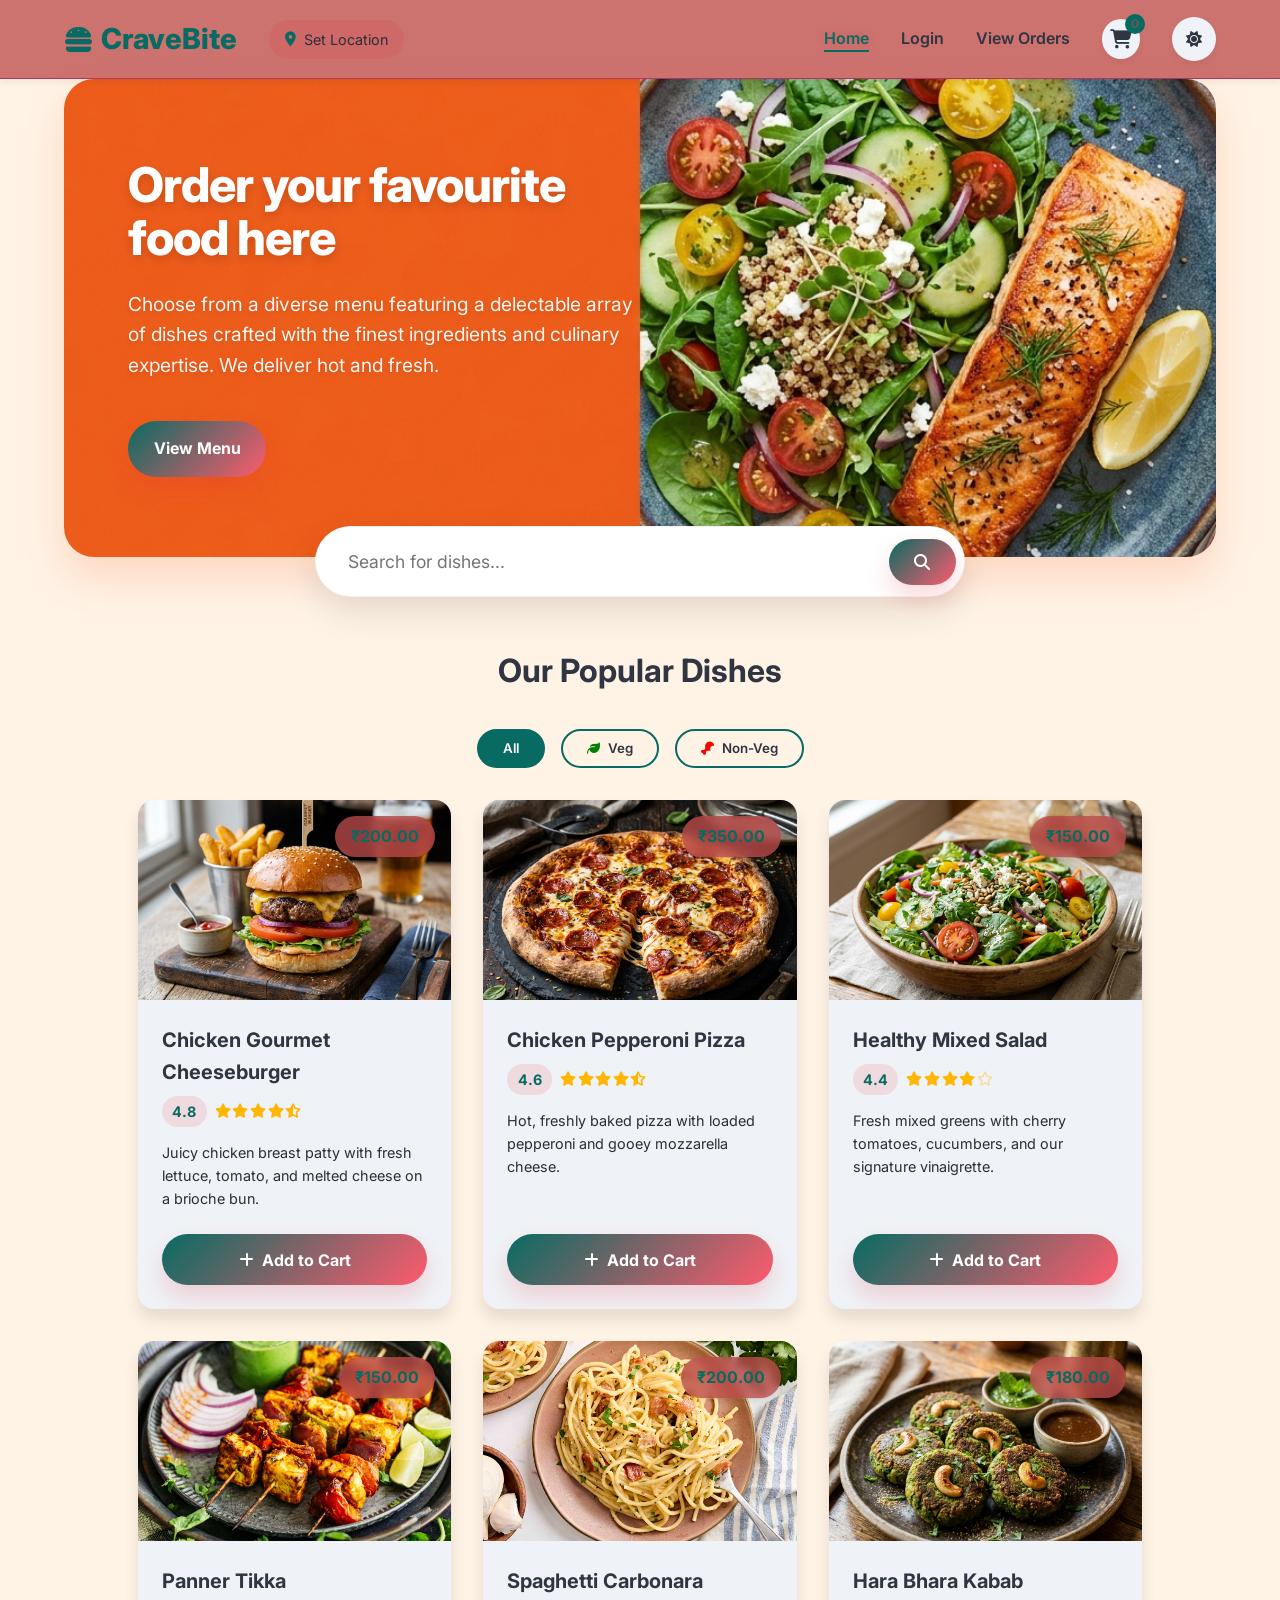
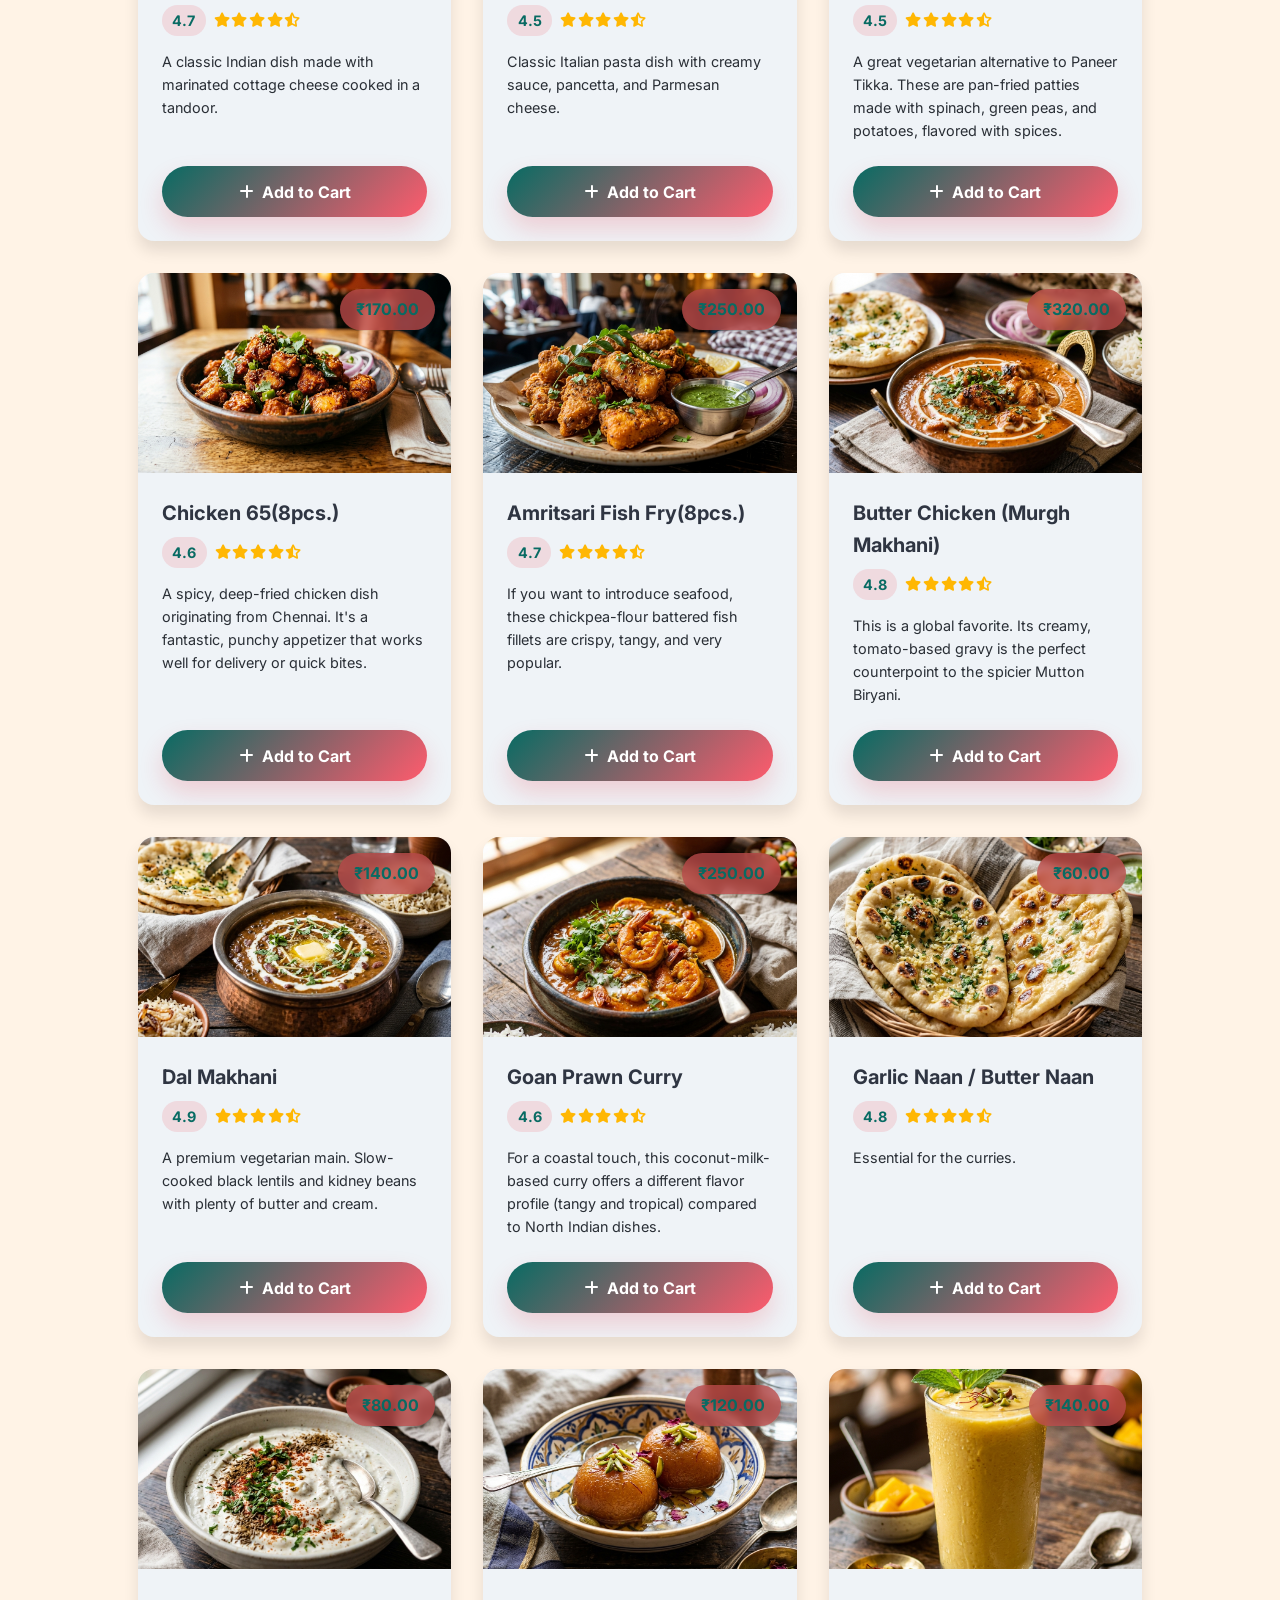
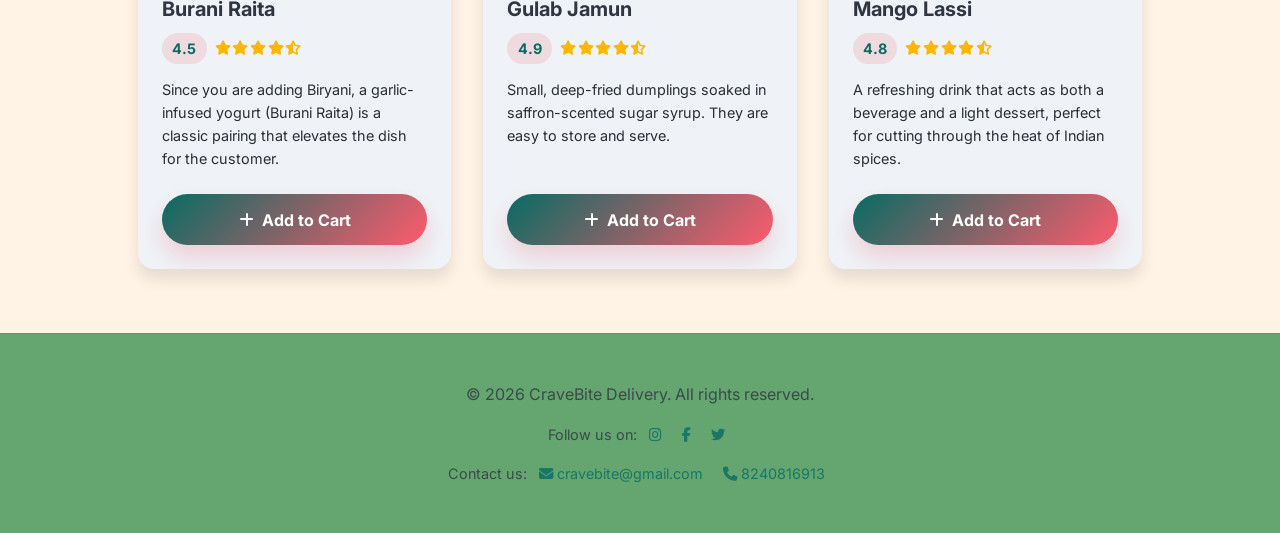
==== frontend/index.html @ a2117556 "first commit" ====
<!DOCTYPE html>
<html lang="en">

<head>
    <meta charset="UTF-8">
    <meta name="viewport" content="width=device-width, initial-scale=1.0">
    <link rel="manifest" href="manifest.webmanifest">
    <meta name="theme-color" content="#ff6b35">
    <meta name="mobile-web-app-capable" content="yes">
    <meta name="apple-mobile-web-app-capable" content="yes">
    <meta name="apple-mobile-web-app-title" content="CraveBite">
    <link rel="apple-touch-icon" href="img/icon-192.png">
    <title>CraveBite - Delicious Food Delivery Website</title>
    <link rel="shortcut icon" type="jpg" href="img/Cravebite logo(new1) (2).png">
    <link rel="preconnect" href="https://fonts.googleapis.com">
    <link rel="preconnect" href="https://fonts.gstatic.com" crossorigin>
    <link href="https://fonts.googleapis.com/css2?family=Inter:wght@400;600;700;800&display=swap" rel="stylesheet">
    <!-- Font Awesome -->
    <link rel="stylesheet" href="https://cdnjs.cloudflare.com/ajax/libs/font-awesome/6.4.0/css/all.min.css">
    <!-- Custom CSS -->
    <link rel="stylesheet" href="css/style.css">
</head>

<body>
    <div class="bg-mesh"></div>

    <header>
        <div class="container nav-container">
            <div class="nav-left">
                <a href="index.html" class="logo">
                    <i class="fa-solid fa-burger"></i> <span>CraveBite</span>
                </a>
                <div class="header-location" id="header-location" onclick="detectLocation()"
                    title="Click to detect location">
                    <i class="fa-solid fa-location-dot"></i>
                    <span id="location-text">Set Location</span>
                </div>
            </div>
            <nav>
                <ul>
                    <li><a href="index.html" class="active">Home</a></li>
                    <li><a href="login.html">Login</a></li>
                    <li><a href="view-orders.html">View Orders</a></li>
                    <li>
                        <a href="cart.html" class="cart-icon">
                            <i class="fa-solid fa-cart-shopping"></i>
                            <span class="cart-count" id="nav-cart-count">0</span>
                        </a>
                    </li>
                    <li>
                        <button id="theme-toggle" class="theme-btn" type="button" aria-label="Toggle theme">
                            <i class="fas fa-sun"></i>
                        </button>
                    </li>
                </ul>

            </nav>
        </div>
    </header>

    <section class="hero-banner-section container animate-fade-in" style="margin-bottom: 3rem;">
        <div class="hero-banner">
            <div class="hero-content">
                <h1 class="hero-title">Order your favourite<br>food here</h1>
                <p class="hero-subtitle">Choose from a diverse menu featuring a delectable array of dishes crafted with
                    the finest ingredients and culinary expertise. We deliver hot and fresh.</p>
                <div>
                    <a href="#menu" class="btn btn-hero">View Menu</a>
                </div>
            </div>
        </div>

        <!-- Search bar below -->
        <div class="search-container">
            <div class="search-bar">
                <input type="text" id="search-input" placeholder="Search for dishes..." onkeyup="handleSearch(event)">
                <button class="btn btn-search" onclick="handleSearch(event)"><i class="fa-solid fa-search"></i></button>
            </div>
        </div>
    </section>

    <main class="container">
        <h2 class="section-title" id="menu">Our Popular Dishes</h2>

        <div class="dietary-filter" id="dietary-filter">
            <button class="filter-btn active" onclick="setDietaryFilter('all')">All</button>
            <button class="filter-btn" onclick="setDietaryFilter('veg')"><i class="fa-solid fa-leaf"
                    style="color: green;"></i> Veg</button>
            <button class="filter-btn" onclick="setDietaryFilter('non-veg')"><i class="fa-solid fa-drumstick-bite"
                    style="color: red;"></i> Non-Veg</button>
        </div>

        <!-- The food items will be dynamically injected here via JS later, but for Phase 1 we use static markup -->
        <div class="food-grid" id="food-grid">
            <!-- Items injected by app.js -->
        </div>
    </main>

    <footer>
        <div class="container">
            <p>&copy; 2026 CraveBite Delivery. All rights reserved.</p>
            <div class="footer-row">
                <p>Follow us on:
                    <a href="#" style="margin: 0 0.5rem;"><i class="fab fa-instagram"></i></a>
                    <a href="#" style="margin: 0 0.5rem;"><i class="fab fa-facebook-f"></i></a>
                    <a href="#" style="margin: 0 0.5rem;"><i class="fab fa-twitter"></i></a>
                </p>
            </div>
            <div class="footer-row">
                <p>Contact us:
                    <a href="#" style="margin: 0 0.5rem;"><i class="fa-solid fa-envelope"></i> cravebite@gmail.com</a>
                    <a href="#" style="margin: 0 0.5rem;"><i class="fa-solid fa-phone"></i> 8240816913</a>
                </p>
            </div>
        </div>
    </footer>

    <div class="toast-container" id="toast-container"></div>

    <script src="js/app.js?v=2"></script>
</body>

</html>
---- frontend/css/style.css ----
:root {
  --primary-color: #086b63;
  --primary-dark: #dd2c85;
  --secondary-color: #ac2162;
  --bg-color: #FFF3E6;
  --surface-color: #eff3f7;
  --text-primary: #2f3542;
  --text-secondary: #2a2f36;
  --glass-bg: rgba(189, 75, 75, 0.774);
  --glass-border: rgba(167, 48, 94, 0.884);
  --shadow-sm: 0 4px 6px rgba(0, 0, 0, 0.05);
  --shadow-md: 0 10px 15px rgba(0, 0, 0, 0.1);
  --shadow-lg: 0 20px 25px rgba(0, 0, 0, 0.15);
  --border-radius: 16px;
  --footer-bg: #65a570;
}

body.dark-theme {
  --primary-color: #f59e0b;
  --primary-dark: #d97706;
  --secondary-color: #e2e8f0;
  --bg-color: #0f172a;
  --surface-color: #111827;
  --text-primary: #f8fafc;
  --text-secondary: #cbd5e1;
  --glass-bg: rgba(15, 23, 42, 0.85);
  --glass-border: rgba(148, 163, 184, 0.18);
  --shadow-sm: 0 4px 6px rgba(0, 0, 0, 0.25);
  --shadow-md: 0 10px 15px rgba(0, 0, 0, 0.3);
  --shadow-lg: 0 20px 25px rgba(0, 0, 0, 0.35);
  --footer-bg: #17223bab;
}

* {
  box-sizing: border-box;
  margin: 0;
  padding: 0;
  font-family: 'Inter', -apple-system, BlinkMacSystemFont, 'Segoe UI', Roboto, Helvetica, Arial, sans-serif;
}

body {
  background-color: var(--bg-color);
  color: var(--text-primary);
  line-height: 1.6;
  min-height: 100vh;
  display: flex;
  flex-direction: column;
}

/* Header & Navigation */
header {
  background: var(--glass-bg);
  backdrop-filter: blur(12px);
  -webkit-backdrop-filter: blur(12px);
  border-bottom: 1px solid var(--glass-border);
  position: sticky;
  top: 0;
  z-index: 100;
  padding: 1rem 0;
  box-shadow: var(--shadow-sm);
}

.container {
  max-width: 1200px;
  margin: 0 auto;
  padding: 0 1.5rem;
}

.nav-container {
  display: flex;
  justify-content: space-between;
  align-items: center;
}

.logo {
  font-size: 1.8rem;
  font-weight: 800;
  color: var(--primary-color);
  text-decoration: none;
  display: flex;
  align-items: center;
  gap: 0.5rem;
}

.nav-left {
  display: flex;
  align-items: center;
  gap: 2rem;
}

.header-location {
  display: flex;
  align-items: center;
  gap: 0.5rem;
  font-size: 0.9rem;
  color: var(--text-secondary);
  background: rgba(233, 37, 53, 0.1);
  padding: 0.5rem 1rem;
  border-radius: 20px;
  cursor: pointer;
  transition: all 0.3s ease;
}

.header-location:hover {
  background: rgba(233, 37, 53, 0.2);
  color: var(--text-primary);
  transform: scale(1.05);
}

.header-location i {
  color: var(--primary-color);
}

.logo i {
  color: var(--primary-color);
}

nav ul {
  list-style: none;
  display: flex;
  gap: 2rem;
  align-items: center;
}

nav a {
  text-decoration: none;
  color: var(--text-primary);
  font-weight: 600;
  transition: color 0.3s ease;
  position: relative;
}

nav a:hover,
nav a.active {
  color: var(--primary-color);
  text-shadow: 0 0 8px rgba(233, 37, 53, 0.3);
}

nav a::after {
  content: '';
  position: absolute;
  bottom: -4px;
  left: 0;
  width: 0%;
  height: 2px;
  background-color: var(--primary-color);
  transition: width 0.3s ease;
}

nav a:hover::after,
nav a.active::after {
  width: 100%;
}

.cart-icon {
  position: relative;
  font-size: 1.2rem;
  padding: 0.5rem;
  background: var(--surface-color);
  border-radius: 50%;
  box-shadow: var(--shadow-sm);
  transition: transform 0.3s ease;
}

.cart-icon:hover {
  transform: translateY(-2px);
}

.cart-count {
  position: absolute;
  top: -5px;
  right: -5px;
  background-color: var(--primary-color);
  color: rgb(112, 85, 85);
  font-size: 0.75rem;
  font-weight: bold;
  height: 20px;
  width: 20px;
  display: flex;
  justify-content: center;
  align-items: center;
  border-radius: 50%;
}

.theme-btn {
  width: 44px;
  height: 44px;
  border-radius: 50%;
  border: none;
  background: var(--surface-color);
  color: var(--text-primary);
  cursor: pointer;
  display: inline-flex;
  align-items: center;
  justify-content: center;
  box-shadow: var(--shadow-sm);
  transition: transform 0.2s ease, background 0.3s ease, color 0.3s ease;
}

.theme-btn:hover {
  transform: translateY(-2px);
  background: var(--glass-bg);
}

.theme-btn i {
  font-size: 1rem;
}

/* Premium Hero Banner */
.hero-banner {
  background-image: url('../img/hero_banner_full.png');
  background-color: #f26b27;
  background-size: 100%;
  background-position: center;
  background-repeat: no-repeat;
  border-radius: 30px;
  display: flex;
  align-items: center;
  justify-content: flex-start;
  position: relative;
  padding: 5rem 4rem;
  min-height: 300px;
  margin-bottom: 5rem;
  box-shadow: 0 20px 40px rgba(242, 107, 39, 0.2);
  transition: transform 0.3s ease, box-shadow 0.3s ease;
}

.hero-banner:hover {
  transform: translateY(-8px) scale(1.02);
  box-shadow: 0 30px 60px rgba(242, 107, 39, 0.4);
}

.hero-content {
  flex: 1;
  max-width: 55%;
  z-index: 2;
  animation: slideInLeft 0.8s ease-out forwards;
}

.hero-title {
  font-size: 3rem;
  font-weight: 800;
  color: white;
  line-height: 1.1;
  margin-bottom: 1.5rem;
  text-shadow: 0 4px 10px rgba(0, 0, 0, 0.15);
  letter-spacing: -1px;
}

.hero-subtitle {
  font-size: 1.2rem;
  color: rgba(255, 255, 255, 0.95);
  margin-bottom: 2.5rem;
  line-height: 1.6;
  text-shadow: 0 2px 5px rgba(0, 0, 0, 0.1);
  max-width: 90%;
}

.btn-hero {
  background-color: white;
  color: #f26b27;
  padding: 1rem 2.5rem;
  font-size: 1.1rem;
  border-radius: 50px;
  box-shadow: 0 10px 20px rgba(0, 0, 0, 0.1);
  transition: all 0.3s cubic-bezier(0.175, 0.885, 0.32, 1.275);
  display: inline-block;
  text-decoration: none;
  font-weight: bold;
}

.btn-hero:hover {
  background-color: #fdfdfd;
  color: #e05a1f;
  transform: translateY(-6px) scale(1.1);
  box-shadow: 0 20px 30px rgba(0, 0, 0, 0.2);
}

/* Premium Search Container */
.search-container {
  display: flex;
  justify-content: center;
  margin-top: -6.9rem;
  /* Pull it up slightly to overlap banner */
  position: relative;
  z-index: 10;
  padding: 0 1rem;
}

.search-bar {
  display: flex;
  background: white;
  border-radius: 50px;
  padding: 0.5rem;
  box-shadow: 0 15px 35px rgba(0, 0, 0, 0.1);
  max-width: 650px;
  width: 100%;
  align-items: center;
  transition: transform 0.3s ease, box-shadow 0.3s ease;
  border: 1px solid rgba(0, 0, 0, 0.05);
}

.search-bar:hover,
.search-bar:focus-within {
  transform: translateY(-5px) scale(1.02);
  box-shadow: 0 25px 50px rgba(242, 107, 39, 0.2);
  border-color: rgba(242, 107, 39, 0.4);
}

.search-bar input {
  border: none;
  padding: 1rem 1.5rem;
  border-radius: 50px;
  outline: none;
  width: 100%;
  font-size: 1.1rem;
  color: var(--text-primary);
  background: transparent;
}

.btn-search {
  margin: 0;
  padding: 1rem 2.5rem;
  background-color: #f26b27;
  color: white;
  border-radius: 50px;
  box-shadow: 0 5px 15px rgba(242, 107, 39, 0.3);
  border: none;
  cursor: pointer;
  transition: all 0.3s ease;
}

.btn-search:hover {
  background-color: #e05a1f;
  box-shadow: 0 10px 25px rgba(242, 107, 39, 0.5);
  transform: translateY(-3px) scale(1.1);
}

@keyframes slideInLeft {
  from {
    opacity: 0;
    transform: translateX(-30px);
  }

  to {
    opacity: 1;
    transform: translateX(0);
  }
}

/* Ads Banner */
.ads-banner-section {
  padding: 0 1.5rem;
}

.ads-grid {
  display: grid;
  grid-template-columns: repeat(auto-fit, minmax(300px, 1fr));
  gap: 2rem;
}

.ad-card {
  border-radius: var(--border-radius);
  overflow: hidden;
  box-shadow: var(--shadow-md);
  transition: transform 0.4s ease, box-shadow 0.4s ease;
  position: relative;
  height: 200px;
}

.ad-card:hover {
  transform: translateY(-8px);
  box-shadow: var(--shadow-lg);
}

.ad-card img {
  width: 100%;
  height: 100%;
  object-fit: cover;
  transition: transform 0.5s ease;
}

.ad-card:hover img {
  transform: scale(1.05);
}

/* Main Content */
main {
  flex: 1;
}

.section-title {
  font-size: 2rem;
  font-weight: 700;
  margin-bottom: 2rem;
  text-align: center;
}

/* Food Grid */
.food-grid {
  display: grid;
  grid-template-columns: repeat(auto-fill, minmax(280px, 1fr));
  gap: 2rem;
  margin-bottom: 4rem;
}

.food-card {
  background: var(--surface-color);
  border-radius: var(--border-radius);
  overflow: hidden;
  box-shadow: var(--shadow-md);
  transition: transform 0.4s cubic-bezier(0.175, 0.885, 0.32, 1.275), box-shadow 0.4s ease;
  position: relative;
  display: flex;
  flex-direction: column;
}

.food-card:hover {
  transform: translateY(-12px) scale(1.01);
  box-shadow: 0 25px 35px rgba(0, 0, 0, 0.2);
}

.food-img-container {
  height: 200px;
  overflow: hidden;
  position: relative;
}

.food-img-container img {
  width: 100%;
  height: 100%;
  object-fit: cover;
  transition: transform 0.5s ease;
}

.food-card:hover .food-img-container img {
  transform: scale(1.1) rotate(1deg);
}

.food-price-tag {
  position: absolute;
  top: 1rem;
  right: 1rem;
  background: var(--glass-bg);
  backdrop-filter: blur(4px);
  padding: 0.5rem 1rem;
  border-radius: 30px;
  font-weight: 700;
  color: var(--primary-color);
  box-shadow: var(--shadow-sm);
  z-index: 10;
}

.food-info {
  padding: 1.5rem;
  flex: 1;
  display: flex;
  flex-direction: column;
}

.food-title {
  font-size: 1.25rem;
  font-weight: 700;
  margin-bottom: 0.5rem;
}

.food-rating {
  display: flex;
  align-items: center;
  gap: 0.5rem;
  margin-bottom: 0.9rem;
}

.rating-score {
  background: rgba(233, 37, 53, 0.12);
  color: var(--primary-color);
  font-weight: 700;
  padding: 0.25rem 0.65rem;
  border-radius: 999px;
  font-size: 0.9rem;
}

.rating-stars {
  display: flex;
  align-items: center;
  gap: 0.1rem;
  color: #ffb703;
  font-size: 0.9rem;
}

.rating-stars i.fa-regular {
  color: rgba(255, 183, 3, 0.4);
}

.food-desc {
  color: var(--text-secondary);
  font-size: 0.9rem;
  margin-bottom: 1.5rem;
  flex: 1;
}

.btn {
  display: inline-flex;
  align-items: center;
  justify-content: center;
  gap: 0.5rem;
  padding: 0.95rem 1.6rem;
  background: linear-gradient(135deg, var(--primary-color), #ff5b6d);
  color: white;
  border: none;
  border-radius: 32px;
  font-size: 1rem;
  font-weight: 700;
  cursor: pointer;
  transition: transform 0.25s ease, box-shadow 0.25s ease, background 0.25s ease;
  text-align: center;
  text-decoration: none;
  box-shadow: 0 12px 25px rgba(233, 37, 53, 0.18);
}

.btn:hover {
  background: linear-gradient(135deg, #ff3b4f, #d82f45);
  transform: translateY(-2px) scale(1.02);
  box-shadow: 0 18px 30px rgba(233, 37, 53, 0.25);
}

.btn-large {
  width: 100%;
  max-width: 100%;
  padding: 1.1rem 1.8rem;
  font-size: 1.05rem;
}

.btn-outline {
  background: transparent;
  color: var(--primary-color);
  border: 1px solid rgba(233, 37, 53, 0.35);
  box-shadow: none;
}

.btn-outline:hover {
  background: rgba(233, 37, 53, 0.08);
  color: var(--primary-dark);
  box-shadow: 0 12px 20px rgba(233, 37, 53, 0.12);
}

.address-actions {
  display: flex;
  flex-wrap: wrap;
  gap: 0.75rem;
  margin-bottom: 0.75rem;
}

.address-actions .btn {
  flex: 1 1 180px;
}

.btn-add {
  width: 100%;
  display: flex;
  justify-content: center;
  align-items: center;
  gap: 0.5rem;
}

/* Cart Styles */
.cart-container {
  background: var(--surface-color);
  border-radius: var(--border-radius);
  box-shadow: var(--shadow-md);
  padding: 2rem;
  margin-bottom: 4rem;
}

.cart-item {
  display: flex;
  align-items: center;
  padding: 1rem 0;
  border-bottom: 1px solid #eee;
  gap: 1.5rem;
}

.cart-item:last-child {
  border-bottom: none;
}

.cart-item-img {
  width: 80px;
  height: 80px;
  border-radius: 12px;
  object-fit: cover;
}

.cart-item-info {
  flex: 1;
}

.cart-item-title {
  font-weight: 600;
  font-size: 1.1rem;
  margin-bottom: 0.25rem;
}

.cart-item-price {
  color: var(--primary-color);
  font-weight: 700;
}

.cart-item-actions {
  display: flex;
  align-items: center;
  gap: 1rem;
}

.qty-btn {
  background: var(--bg-color);
  border: none;
  width: 32px;
  height: 32px;
  border-radius: 50%;
  font-weight: bold;
  cursor: pointer;
  transition: background 0.3s ease;
}

.qty-btn:hover {
  background: #dfe4ea;
  transform: scale(1.15);
}

.cart-item-qty {
  font-weight: 600;
  width: 20px;
  text-align: center;
}

.cart-item-remove {
  color: #ff4757;
  background: none;
  border: none;
  cursor: pointer;
  padding: 0.5rem;
  transition: transform 0.3s ease;
}

.cart-item-remove:hover {
  transform: scale(1.2) rotate(15deg);
  color: #c0392b;
}

/* Customer Orders */
.orders-page {
  padding-top: 3rem;
  padding-bottom: 4rem;
}

.orders-page-header {
  display: flex;
  justify-content: space-between;
  align-items: center;
  gap: 1.5rem;
  margin-bottom: 2rem;
}

.orders-page-header h1 {
  font-size: 2.4rem;
  line-height: 1.15;
  margin-bottom: 0.5rem;
  color: var(--text-primary);
}

.orders-page-header p {
  color: var(--text-secondary);
  max-width: 560px;
}

.customer-orders-list {
  display: flex;
  flex-direction: column;
  gap: 1.5rem;
}

.orders-empty-state {
  background: var(--surface-color);
  border: 1px solid var(--glass-border);
  border-radius: var(--border-radius);
  box-shadow: var(--shadow-md);
  padding: 3rem 2rem;
  text-align: center;
}

.orders-empty-state i {
  width: 72px;
  height: 72px;
  border-radius: 50%;
  display: inline-flex;
  align-items: center;
  justify-content: center;
  margin-bottom: 1.25rem;
  background: rgba(233, 37, 53, 0.1);
  color: var(--primary-color);
  font-size: 2rem;
}

.orders-empty-state h2 {
  margin-bottom: 0.5rem;
}

.orders-empty-state p {
  color: var(--text-secondary);
  margin-bottom: 1.5rem;
}

.customer-order-card {
  background: var(--surface-color);
  border: 1px solid var(--glass-border);
  border-radius: var(--border-radius);
  box-shadow: var(--shadow-md);
  padding: 1.5rem;
}

.customer-order-head {
  display: flex;
  justify-content: space-between;
  align-items: flex-start;
  gap: 1rem;
  padding-bottom: 1rem;
  border-bottom: 1px solid rgba(0, 0, 0, 0.08);
}

body.dark-theme .customer-order-head {
  border-bottom-color: rgba(255, 255, 255, 0.08);
}

.customer-order-head h2 {
  color: var(--primary-color);
  font-size: 1.25rem;
  margin-bottom: 0.25rem;
}

.customer-order-head p {
  color: var(--text-secondary);
  font-size: 0.9rem;
}

.order-status-badge {
  display: inline-flex;
  align-items: center;
  gap: 0.45rem;
  color: #fff;
  padding: 0.45rem 0.8rem;
  border-radius: 999px;
  font-size: 0.88rem;
  font-weight: 800;
  white-space: nowrap;
}

.order-status-summary {
  display: flex;
  justify-content: space-between;
  gap: 1rem;
  margin: 1.25rem 0;
  padding: 1rem;
  border-radius: 12px;
  background: rgba(233, 37, 53, 0.08);
  color: var(--text-primary);
}

.order-status-summary span {
  color: var(--text-secondary);
  font-weight: 700;
  white-space: nowrap;
}

.order-timeline {
  display: grid;
  grid-template-columns: repeat(4, minmax(0, 1fr));
  gap: 0.75rem;
  margin-bottom: 1.5rem;
}

.order-timeline.cancelled {
  grid-template-columns: minmax(0, 1fr);
}

.timeline-step {
  position: relative;
  display: flex;
  flex-direction: column;
  align-items: center;
  gap: 0.5rem;
  text-align: center;
  color: var(--text-secondary);
}

.timeline-step:not(:last-child)::after {
  content: '';
  position: absolute;
  top: 18px;
  left: calc(50% + 22px);
  width: calc(100% - 44px);
  height: 3px;
  background: rgba(47, 53, 66, 0.16);
}

.timeline-step.completed:not(:last-child)::after {
  background: var(--primary-color);
}

.timeline-step span {
  width: 38px;
  height: 38px;
  border-radius: 50%;
  display: inline-flex;
  align-items: center;
  justify-content: center;
  background: var(--bg-color);
  border: 2px solid rgba(47, 53, 66, 0.16);
  color: var(--text-secondary);
  z-index: 1;
}

.timeline-step.completed span {
  background: var(--primary-color);
  border-color: var(--primary-color);
  color: #fff;
}

.timeline-step p {
  font-size: 0.85rem;
  font-weight: 700;
}

.customer-order-details {
  display: grid;
  grid-template-columns: minmax(0, 1.35fr) minmax(260px, 0.65fr);
  gap: 1.5rem;
}

.customer-order-details h3 {
  font-size: 1rem;
  margin-bottom: 0.85rem;
}

.customer-order-items {
  display: flex;
  flex-direction: column;
  gap: 0.75rem;
}

.customer-order-item {
  display: grid;
  grid-template-columns: 56px minmax(0, 1fr) auto;
  align-items: center;
  gap: 0.85rem;
  padding: 0.75rem;
  border-radius: 12px;
  background: var(--bg-color);
}

.customer-order-item img {
  width: 56px;
  height: 56px;
  object-fit: cover;
  border-radius: 10px;
}

.customer-order-item p {
  margin-top: 0.15rem;
  color: var(--text-secondary);
  font-size: 0.9rem;
}

.customer-order-item span {
  font-weight: 800;
  color: var(--primary-color);
}

.customer-order-meta {
  background: var(--bg-color);
  border-radius: 12px;
  padding: 1rem;
}

.customer-order-meta p {
  margin-bottom: 0.65rem;
  color: var(--text-secondary);
  overflow-wrap: anywhere;
}

.cancel-order-btn {
  margin-top: 0.5rem;
  background: #dc3545;
  width: 100%;
  justify-content: center;
}

.checkout-grid {
  display: grid;
  gap: 1.5rem;
  margin-top: 2rem;
  align-items: start;
}

.cart-summary {
  margin-top: 0;
  padding: 2rem;
  border-radius: 30px;
  background: linear-gradient(180deg, rgba(255, 255, 255, 1), rgba(255, 239, 241, 0.95));
  box-shadow: 0 28px 60px rgba(233, 37, 53, 0.14);
  border: 1px solid rgba(233, 37, 53, 0.16);
  text-align: left;
}

.cart-total {
  font-size: 2rem;
  font-weight: 900;
  margin-bottom: 0.75rem;
}

.checkout-note {
  display: inline-flex;
  align-items: center;
  gap: 0.5rem;
  color: var(--text-secondary);
  margin-bottom: 1.5rem;
  font-size: 0.95rem;
}

.address-preview {
  margin-top: 1rem;
  border-radius: 20px;
  padding: 1.15rem 1.35rem;
  background: rgba(246, 75, 105, 0.12);
  border: 1px solid rgba(246, 75, 105, 0.2);
}

.address-preview span {
  display: inline-flex;
  align-items: center;
  gap: 0.5rem;
  font-weight: 700;
  color: var(--primary-color);
  margin-bottom: 0.5rem;
}

.address-preview p {
  margin: 0;
  color: #8a3a4d;
  line-height: 1.6;
  word-break: break-word;
}

.checkout-address {
  position: relative;
  background: linear-gradient(180deg, rgba(243, 241, 241, 0.98), rgba(255, 246, 247, 0.95));
  border: 1px solid rgba(233, 37, 53, 0.16);
  border-radius: 26px;
  padding: 2rem;
  box-shadow: 0 26px 60px rgba(233, 37, 53, 0.12);
  overflow: hidden;
}

.checkout-address::before {
  content: '';
  position: absolute;
  top: 0;
  left: 0;
  width: 100%;
  height: 6px;
  background: linear-gradient(90deg, rgba(246, 75, 105, 0.95), rgba(255, 161, 112, 0.95));
}

body.dark-theme .cart-summary {
  background: linear-gradient(180deg, rgba(15, 23, 42, 0.96), rgba(15, 23, 42, 0.9));
  border: 1px solid rgba(148, 163, 184, 0.2);
  box-shadow: 0 28px 70px rgba(0, 0, 0, 0.5);
}

body.dark-theme .checkout-address {
  background: linear-gradient(180deg, rgba(15, 23, 42, 0.96), rgba(22, 29, 49, 0.96));
  border: 1px solid rgba(148, 163, 184, 0.2);
  box-shadow: 0 24px 55px rgba(0, 0, 0, 0.45);
}

body.dark-theme .checkout-address::before {
  background: linear-gradient(90deg, rgba(245, 158, 11, 0.9), rgba(249, 115, 22, 0.9));
}

body.dark-theme .address-input {
  background: rgba(15, 23, 42, 0.94);
  color: var(--text-primary);
  border-color: rgba(148, 163, 184, 0.22);
  box-shadow: inset 0 4px 18px rgba(148, 163, 184, 0.12);
}

body.dark-theme .address-input::placeholder {
  color: rgba(226, 232, 240, 0.6);
}

body.dark-theme .address-preview {
  background: rgba(148, 163, 184, 0.08);
  border-color: rgba(148, 163, 184, 0.2);
}

body.dark-theme .address-preview p {
  color: var(--text-secondary);
}

body.dark-theme .address-preview span {
  color: var(--primary-color);
}

.checkout-address h3 {
  display: flex;
  align-items: center;
  gap: 0.75rem;
  font-size: 1.35rem;
  color: var(--primary-color);
}

.address-header {
  margin-bottom: 1rem;
}

.address-input {
  width: 100%;
  min-height: 140px;
  resize: vertical;
  border: 1px solid rgba(233, 37, 53, 0.18);
  border-radius: 20px;
  padding: 1.15rem;
  margin-bottom: 1rem;
  font-size: 0.95rem;
  color: var(--text-primary);
  background: rgba(255, 255, 255, 0.98);
  box-shadow: inset 0 4px 15px rgba(233, 37, 53, 0.06);
  transition: border-color 0.2s ease, box-shadow 0.2s ease, transform 0.2s ease;
}

.address-input:focus {
  outline: none;
  border-color: var(--primary-color);
  box-shadow: 0 0 0 4px rgba(233, 37, 53, 0.12);
  transform: translateY(-1px);
}

.address-save-btn {
  width: 100%;
  justify-content: center;
  margin-top: 0.5rem;
  background: linear-gradient(135deg, var(--primary-color), #ff7d60);
  border: none;
}

@media (min-width: 900px) {
  .checkout-grid {
    grid-template-columns: 1.35fr 0.95fr;
  }
}

.empty-cart {
  text-align: center;
  padding: 3rem;
  color: var(--text-secondary);
}

.empty-cart i {
  font-size: 4rem;
  color: #dfe4ea;
  margin-bottom: 1rem;
}

/* Footer */
footer {
  background-color: var(--footer-bg);
  color: var(--text-primary);
  padding: 3rem 0;
  text-align: center;
  margin-top: auto;
  border-top: 1px solid rgba(0, 0, 0, 0.08);
}

footer p {
  opacity: 0.8;
}

footer a {
  color: var(--primary-color);
  text-decoration: none;
  transition: color 0.3s ease;
}

footer a:hover {
  color: var(--primary-dark);
}

footer .footer-row {
  margin-top: 1rem;
  font-size: 0.9rem;
}

/* Animations */
@keyframes fadeIn {
  from {
    opacity: 0;
    transform: translateY(20px);
  }

  to {
    opacity: 1;
    transform: translateY(0);
  }
}

.animate-fade-in {
  animation: fadeIn 0.6s ease forwards;
}

/* Toast Notification */
.toast-container {
  position: fixed;
  bottom: 2rem;
  right: 2rem;
  z-index: 1000;
  display: flex;
  flex-direction: column;
  gap: 1rem;
}

.toast {
  background: var(--surface-color);
  color: var(--text-primary);
  padding: 1rem 1.5rem;
  border-radius: 12px;
  box-shadow: var(--shadow-lg);
  display: flex;
  align-items: center;
  gap: 1rem;
  transform: translateX(120%);
  transition: transform 0.3s cubic-bezier(0.175, 0.885, 0.32, 1.275);
}

.toast.show {
  transform: translateX(0);
}

.toast i {
  color: #2ed573;
  font-size: 1.2rem;
}

/* Dietary Filter */
.dietary-filter {
  display: flex;
  justify-content: center;
  gap: 1rem;
  margin-bottom: 2rem;
}

.filter-btn {
  padding: 0.6rem 1.5rem;
  border: 2px solid var(--primary-color);
  background-color: transparent;
  color: var(--text-primary);
  border-radius: 30px;
  font-weight: 600;
  cursor: pointer;
  transition: all 0.3s ease;
  display: flex;
  align-items: center;
  gap: 0.5rem;
}

.filter-btn:hover {
  background-color: rgba(233, 37, 53, 0.1);
  transform: translateY(-2px);
  box-shadow: 0 4px 8px rgba(0, 0, 0, 0.05);
}

.filter-btn.active {
  background-color: var(--primary-color);
  color: white;
}

.filter-btn.active i {
  color: white !important;
}



/* Mobile responsiveness */
@media (max-width: 768px) {
  header {
    flex-direction: column;
    text-align: center;
    padding: 1rem;
    gap: 0.5rem;
  }

  header h1 {
    font-size: 1rem;
  }

  header p {
    font-size: 0.75rem;
  }

  .lang-switch {
    margin-left: 0;
    justify-content: center;
  }

  .intro {
    margin: 2rem auto 1rem auto;
    padding: 0 0.5rem;
  }

  .intro h2 {
    font-size: 1.5rem;
  }

  .intro p {
    font-size: 0.875rem;
    margin-bottom: 1.5rem;
  }

  .feature-list {
    flex-direction: column;
    align-items: center;
    gap: 1rem;
    margin: 2rem auto;
  }

  .feature {
    width: 100%;
    max-width: 300px;
  }

  .how-it-works {
    margin: 2rem auto 1rem auto;
    padding: 1rem;
  }

  .how-it-works h3 {
    font-size: 1.25rem;
  }

  .steps {
    flex-direction: column;
    gap: 1rem;
  }

  .step {
    flex: none;
    width: 100%;
  }

  .stats {
    flex-direction: column;
    margin: 2rem auto;
  }

  .stat-block {
    width: 100%;
  }

  .ready-section {
    margin: 2rem auto 3rem auto;
    padding: 2rem 1rem;
  }

  .ready-section h2 {
    font-size: 1.25rem;
  }

  .btn-secondary {
    font-size: 1rem;
    padding: 0.75rem 1.5rem;
  }

  footer {
    font-size: 1rem;
  }

  .checkout-address {
    position: relative;
    background: linear-gradient(180deg, rgba(255, 255, 255, 0.98), rgba(255, 246, 247, 0.95));
    border: 1px solid rgba(233, 37, 53, 0.16);
    border-radius: 22px;
    padding: 1.75rem;
    margin-top: 1.5rem;
    box-shadow: 0 22px 40px rgba(233, 37, 53, 0.12);
    overflow: hidden;
  }

  .checkout-address::before {
    content: '';
    position: absolute;
    top: 0;
    left: 0;
    width: 100%;
    height: 5px;
    background: linear-gradient(90deg, rgba(246, 75, 105, 0.95), rgba(255, 161, 112, 0.95));
  }

  .checkout-address h3 {
    margin-bottom: 0.35rem;
    font-size: 1.25rem;
    color: var(--primary-color);
  }

  .address-subtext {
    color: var(--text-secondary);
    margin-bottom: 1rem;
    line-height: 1.5;
  }

  .address-input {
    width: 100%;
    min-height: 120px;
    resize: vertical;
    border: 1px solid rgba(233, 37, 53, 0.18);
    border-radius: 18px;
    padding: 1rem 1.15rem;
    margin-bottom: 1rem;
    font-size: 0.95rem;
    color: var(--text-primary);
    background: rgba(255, 255, 255, 0.98);
    box-shadow: inset 0 4px 18px rgba(233, 37, 53, 0.06);
    transition: border-color 0.2s ease, box-shadow 0.2s ease, transform 0.2s ease;
  }

  .address-input:focus {
    outline: none;
    border-color: var(--primary-color);
    box-shadow: 0 0 0 4px rgba(233, 37, 53, 0.12);
    transform: translateY(-1px);
  }

  .address-save-btn {
    display: inline-flex;
    align-items: center;
    justify-content: center;
    padding: 0.95rem 1.5rem;
    gap: 0.5rem;
    background: linear-gradient(135deg, var(--primary-color), #ff7d60);
    border: none;
  }

  /* Navigation */
  .nav-container {
    flex-direction: column;
    gap: 1rem;
  }

  .nav-left {
    width: 100%;
    justify-content: space-between;
  }

  nav ul {
    flex-wrap: wrap;
    justify-content: center;
    gap: 1rem;
  }

  /* Hero Banner */
  .hero-banner {
    padding: 3rem 1.5rem;
    min-height: 250px;
    background-size: cover;
    margin-bottom: 3rem;
  }

  .hero-content {
    max-width: 100%;
    text-align: center;
  }

  .hero-title {
    font-size: 2.2rem;
  }

  .hero-subtitle {
    font-size: 1rem;
    margin: 0 auto 1.5rem auto;
  }

  /* Search Container */
  .search-container {
    margin-top: -3rem;
  }

  .search-bar {
    flex-direction: column;
    border-radius: 20px;
    padding: 1rem;
  }

  .search-bar input {
    padding: 0.5rem;
    text-align: center;
  }

  .btn-search {
    width: 100%;
    margin-top: 0.5rem;
    border-radius: 12px;
  }

  /* Admin Layout */
  .admin-container {
    grid-template-columns: 1fr;
  }

  /* Auth Container */
  .auth-container {
    margin: 2rem auto;
    padding: 1.5rem;
    max-width: 90%;
  }

  /* Dietary Filter */
  .dietary-filter {
    flex-wrap: wrap;
  }

  .filter-btn {
    flex: 1 1 auto;
    justify-content: center;
  }

  /* Cart Layout */
  .cart-item {
    flex-direction: column;
    text-align: center;
  }

  .cart-item-img {
    width: 100px;
    height: 100px;
    margin-bottom: 0.5rem;
  }

  .cart-item-actions {
    margin-top: 0.5rem;
    justify-content: center;
  }
}

a,
button,
.btn,
.header-location,
.cart-item-remove,
.qty-btn,
.filter-btn,
.cart-icon,
select,
input[type="submit"],
input[type="button"],
input[type="radio"],
input[type="checkbox"],
.theme-btn {
  cursor: pointer;
}

/* Payment Modal */
.modal-overlay {
  position: fixed;
  top: 0;
  left: 0;
  width: 100%;
  height: 100%;
  background: rgba(0, 0, 0, 0.6);
  backdrop-filter: blur(5px);
  -webkit-backdrop-filter: blur(5px);
  display: flex;
  align-items: center;
  justify-content: center;
  z-index: 1000;
  padding: 1rem;
}

.payment-modal-content {
  background: var(--surface-color);
  width: 100%;
  max-width: 500px;
  border-radius: 24px;
  box-shadow: 0 25px 50px rgba(0, 0, 0, 0.3);
  overflow: hidden;
  border: 1px solid var(--glass-border);
  display: flex;
  flex-direction: column;
}

body.dark-theme .payment-modal-content {
  background: var(--bg-color);
  box-shadow: 0 25px 50px rgba(0, 0, 0, 0.6);
}

.payment-header {
  padding: 1.5rem;
  border-bottom: 1px solid rgba(0, 0, 0, 0.05);
  display: flex;
  justify-content: space-between;
  align-items: center;
  background: var(--glass-bg);
}

body.dark-theme .payment-header {
  border-bottom-color: rgba(255, 255, 255, 0.05);
}

.payment-header h3 {
  margin: 0;
  font-size: 1.4rem;
  color: var(--text-primary);
  display: flex;
  align-items: center;
  gap: 0.5rem;
}

.close-modal {
  background: transparent;
  border: none;
  font-size: 1.2rem;
  color: var(--text-secondary);
  cursor: pointer;
  transition: color 0.3s ease;
  padding: 0.5rem;
}

.close-modal:hover {
  color: var(--primary-color);
}

.payment-body {
  padding: 1.5rem;
  max-height: 70vh;
  overflow-y: auto;
}

.payment-methods {
  display: flex;
  flex-direction: column;
  gap: 0.75rem;
  margin-bottom: 1.5rem;
}

.payment-method {
  display: flex;
  align-items: center;
  gap: 1rem;
  padding: 1rem;
  border: 2px solid transparent;
  border-radius: 12px;
  background: var(--bg-color);
  cursor: pointer;
  transition: all 0.3s ease;
  font-weight: 600;
  box-shadow: var(--shadow-sm);
}

body.dark-theme .payment-method {
  background: var(--surface-color);
}

.payment-method:hover {
  transform: translateY(-2px);
  box-shadow: var(--shadow-md);
}

.payment-method.selected {
  border-color: var(--primary-color);
  background: rgba(233, 37, 53, 0.05);
}

body.dark-theme .payment-method.selected {
  background: rgba(245, 158, 11, 0.1);
}

.payment-method input[type="radio"] {
  accent-color: var(--primary-color);
  transform: scale(1.2);
}

.payment-method i {
  font-size: 1.5rem;
  color: var(--primary-color);
  width: 30px;
  text-align: center;
}

.payment-details {
  display: none;
  animation: fadeIn 0.3s ease;
  background: var(--bg-color);
  padding: 1.5rem;
  border-radius: 16px;
  border: 1px solid rgba(0, 0, 0, 0.05);
}

body.dark-theme .payment-details {
  background: var(--surface-color);
  border-color: rgba(255, 255, 255, 0.05);
}

.payment-details.active {
  display: block;
}

.form-group {
  margin-bottom: 1.25rem;
}

.form-group:last-child {
  margin-bottom: 0;
}

.form-group label {
  display: block;
  font-size: 0.9rem;
  font-weight: 600;
  margin-bottom: 0.5rem;
  color: var(--text-secondary);
}

.form-control {
  width: 100%;
  padding: 0.75rem 1rem;
  border: 1px solid rgba(0, 0, 0, 0.1);
  border-radius: 10px;
  font-size: 1rem;
  background: var(--surface-color);
  color: var(--text-primary);
  transition: all 0.3s ease;
}

body.dark-theme .form-control {
  background: var(--bg-color);
  border-color: rgba(255, 255, 255, 0.1);
}

.form-control:focus {
  outline: none;
  border-color: var(--primary-color);
  box-shadow: 0 0 0 3px rgba(233, 37, 53, 0.1);
}

body.dark-theme .form-control:focus {
  box-shadow: 0 0 0 3px rgba(245, 158, 11, 0.2);
}

.form-row {
  display: flex;
  gap: 1rem;
}

.payment-footer {
  padding: 1.5rem;
  border-top: 1px solid rgba(0, 0, 0, 0.05);
  background: var(--glass-bg);
}

body.dark-theme .payment-footer {
  border-top-color: rgba(255, 255, 255, 0.05);
}

@keyframes fadeIn {
  from {
    opacity: 0;
    transform: translateY(10px);
  }

  to {
    opacity: 1;
    transform: translateY(0);
  }
}

@media (max-width: 768px) {
  body {
    overflow-x: hidden;
  }

  .container {
    width: 100%;
    padding-left: 1rem;
    padding-right: 1rem;
  }

  header {
    padding: 0.75rem 0;
  }

  .nav-container {
    align-items: stretch;
  }

  .nav-left {
    flex-direction: column;
    gap: 0.75rem;
    justify-content: center;
  }

  .logo {
    justify-content: center;
    font-size: 1.45rem;
    line-height: 1.2;
  }

  .header-location {
    justify-content: center;
    width: 100%;
    border-radius: 12px;
  }

  nav ul {
    width: 100%;
    gap: 0.75rem;
  }

  nav li {
    display: flex;
    align-items: center;
  }

  nav a {
    font-size: 0.95rem;
  }

  .hero-banner-section {
    margin-bottom: 2rem !important;
  }

  .hero-banner {
    min-height: 360px;
    border-radius: 18px;
    background-size: cover;
    background-position: center;
  }

  .hero-title {
    font-size: 2rem;
    line-height: 1.12;
  }

  .food-grid {
    grid-template-columns: minmax(0, 1fr);
    gap: 1.25rem;
  }

  .food-img-container {
    height: 190px;
  }

  .admin-container {
    grid-template-columns: 1fr !important;
    gap: 1rem !important;
    margin-top: 1rem !important;
  }

  .admin-sidebar,
  .admin-content,
  .auth-container {
    padding: 1.25rem !important;
    border-radius: 12px !important;
  }

  .auth-container {
    width: 100% !important;
    max-width: 420px !important;
    margin: 2rem auto !important;
  }

  .admin-sidebar ul {
    display: flex;
    gap: 0.75rem;
    overflow-x: auto;
    padding-bottom: 0.25rem;
  }

  .admin-sidebar li {
    flex: 0 0 auto;
    margin-bottom: 0 !important;
  }

  .admin-sidebar a {
    white-space: nowrap;
  }

  .admin-content > div:first-child {
    flex-direction: column !important;
    align-items: stretch !important;
    gap: 1rem;
  }

  .admin-content > div:first-child .btn {
    width: 100%;
    justify-content: center;
  }

  .orders-page-header {
    flex-direction: column;
    align-items: stretch;
  }

  .orders-page-header .btn {
    justify-content: center;
  }

  .customer-order-head,
  .order-status-summary {
    flex-direction: column;
  }

  .order-status-summary span {
    white-space: normal;
  }

  .order-timeline {
    grid-template-columns: repeat(2, minmax(0, 1fr));
    row-gap: 1rem;
  }

  .timeline-step::after {
    display: none;
  }

  .customer-order-details {
    grid-template-columns: 1fr;
  }

  .form-row {
    flex-direction: column;
    gap: 0.75rem;
  }

  .payment-modal-content {
    max-height: calc(100vh - 2rem);
  }
}

@media (max-width: 420px) {
  .container {
    padding-left: 0.75rem;
    padding-right: 0.75rem;
  }

  .logo {
    font-size: 1.25rem;
  }

  nav ul {
    gap: 0.5rem;
  }

  nav a {
    font-size: 0.85rem;
  }

  .theme-btn {
    width: 40px;
    height: 40px;
  }

  .hero-banner {
    min-height: 330px;
    padding: 2rem 1rem;
  }

  .hero-title {
    font-size: 1.75rem;
  }

  .section-title {
    font-size: 1.6rem;
  }

  .food-info {
    padding: 1.15rem;
  }

  .food-title {
    font-size: 1.1rem;
  }

  .cart-item {
    padding: 1rem;
  }

  .orders-page {
    padding-top: 2rem;
  }

  .orders-page-header h1 {
    font-size: 1.8rem;
  }

  .customer-order-card {
    padding: 1rem;
  }

  .customer-order-item {
    grid-template-columns: 48px minmax(0, 1fr);
  }

  .customer-order-item img {
    width: 48px;
    height: 48px;
  }

  .customer-order-item span {
    grid-column: 2;
  }

  .payment-header,
  .payment-body,
  .payment-footer {
    padding: 1rem;
  }
}
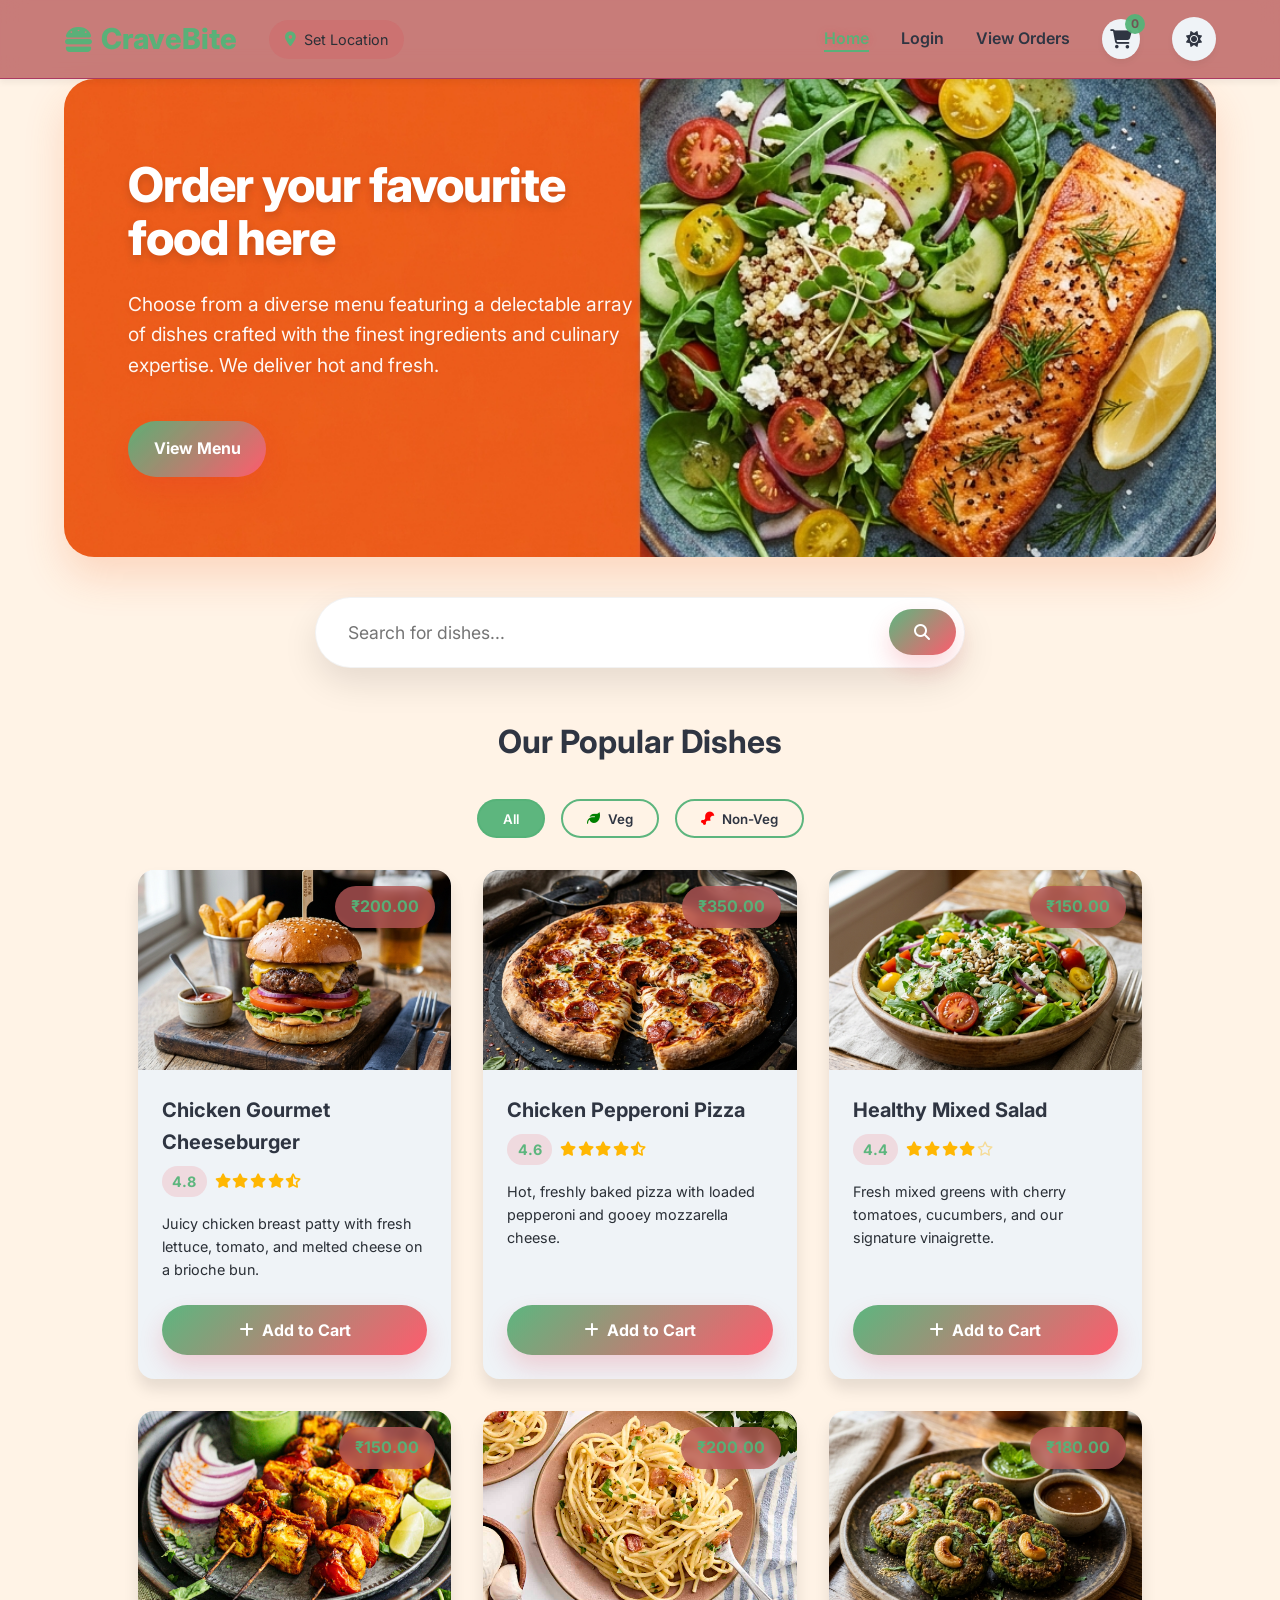
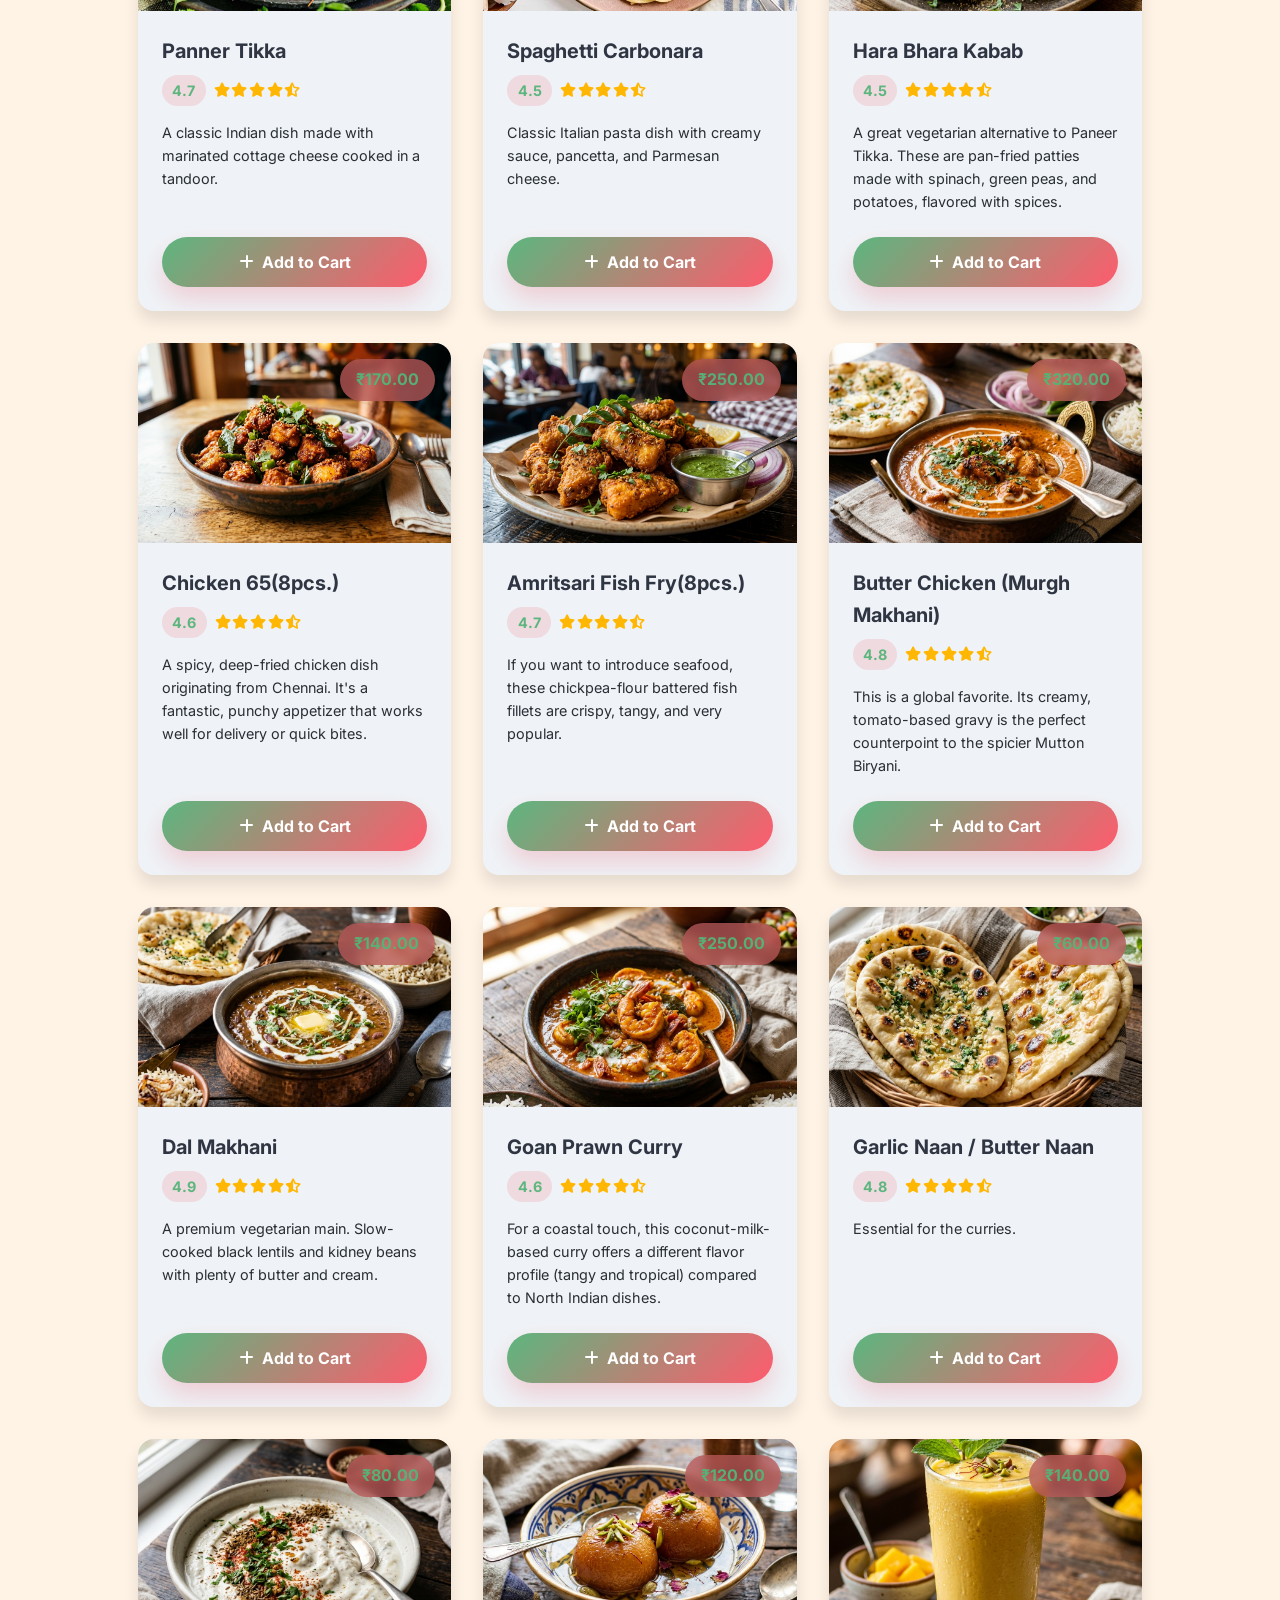
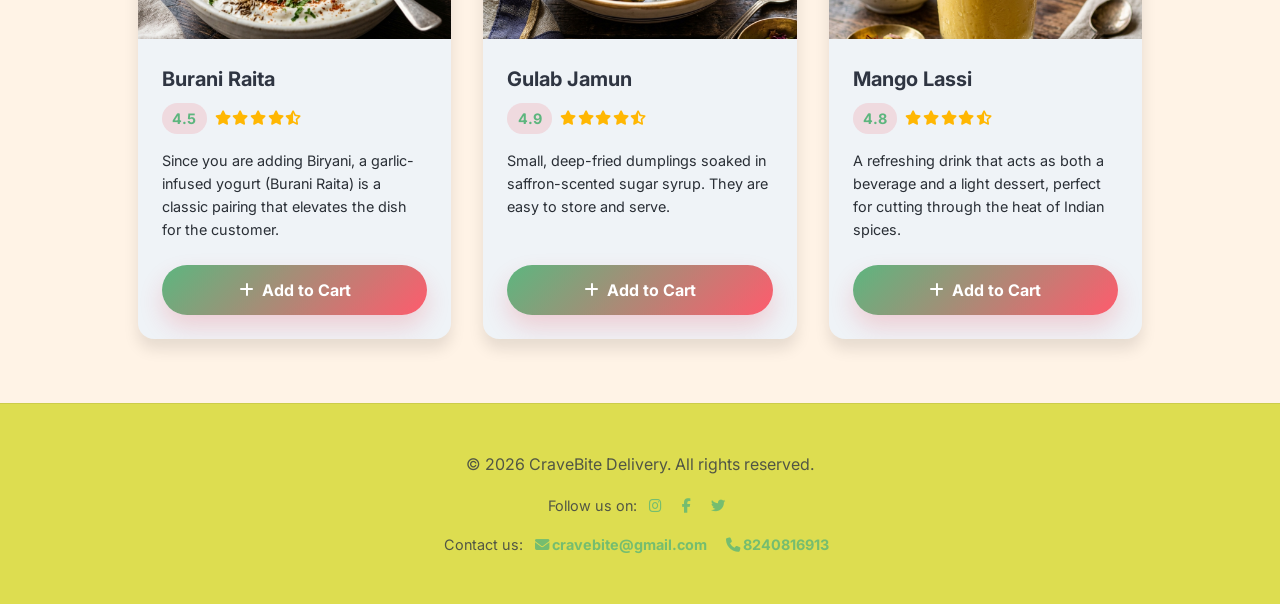
==== commit 5ca5a9be: "Update" ====
--- a/frontend/index.html
+++ b/frontend/index.html
@@ -108,8 +108,9 @@
             </div>
             <div class="footer-row">
                 <p>Contact us:
-                    <a href="#" style="margin: 0 0.5rem;"><i class="fa-solid fa-envelope"></i> cravebite@gmail.com</a>
-                    <a href="#" style="margin: 0 0.5rem;"><i class="fa-solid fa-phone"></i> 8240816913</a>
+                    <b><a href="#" style="margin: 0 0.5rem;"><i class="fa-solid fa-envelope"></i>
+                            cravebite@gmail.com</a>
+                        <a href="#" style="margin: 0 0.5rem;"><i class="fa-solid fa-phone"></i> 8240816913</a></b>
                 </p>
             </div>
         </div>
--- a/frontend/css/style.css
+++ b/frontend/css/style.css
@@ -1,18 +1,18 @@
 :root {
-  --primary-color: #086b63;
+  --primary-color: #55b379f3;
   --primary-dark: #dd2c85;
   --secondary-color: #ac2162;
   --bg-color: #FFF3E6;
   --surface-color: #eff3f7;
   --text-primary: #2f3542;
   --text-secondary: #2a2f36;
-  --glass-bg: rgba(189, 75, 75, 0.774);
+  --glass-bg: rgba(184, 89, 89, 0.774);
   --glass-border: rgba(167, 48, 94, 0.884);
   --shadow-sm: 0 4px 6px rgba(0, 0, 0, 0.05);
   --shadow-md: 0 10px 15px rgba(0, 0, 0, 0.1);
   --shadow-lg: 0 20px 25px rgba(0, 0, 0, 0.15);
   --border-radius: 16px;
-  --footer-bg: #65a570;
+  --footer-bg: #d3d621c2;
 }
 
 body.dark-theme {
@@ -280,7 +280,7 @@
 .search-container {
   display: flex;
   justify-content: center;
-  margin-top: -6.9rem;
+  margin-top: -2.5rem;
   /* Pull it up slightly to overlap banner */
   position: relative;
   z-index: 10;
@@ -1791,13 +1791,13 @@
     white-space: nowrap;
   }
 
-  .admin-content > div:first-child {
+  .admin-content>div:first-child {
     flex-direction: column !important;
     align-items: stretch !important;
     gap: 1rem;
   }
 
-  .admin-content > div:first-child .btn {
+  .admin-content>div:first-child .btn {
     width: 100%;
     justify-content: center;
   }
@@ -1921,4 +1921,4 @@
   .payment-footer {
     padding: 1rem;
   }
-}
+}
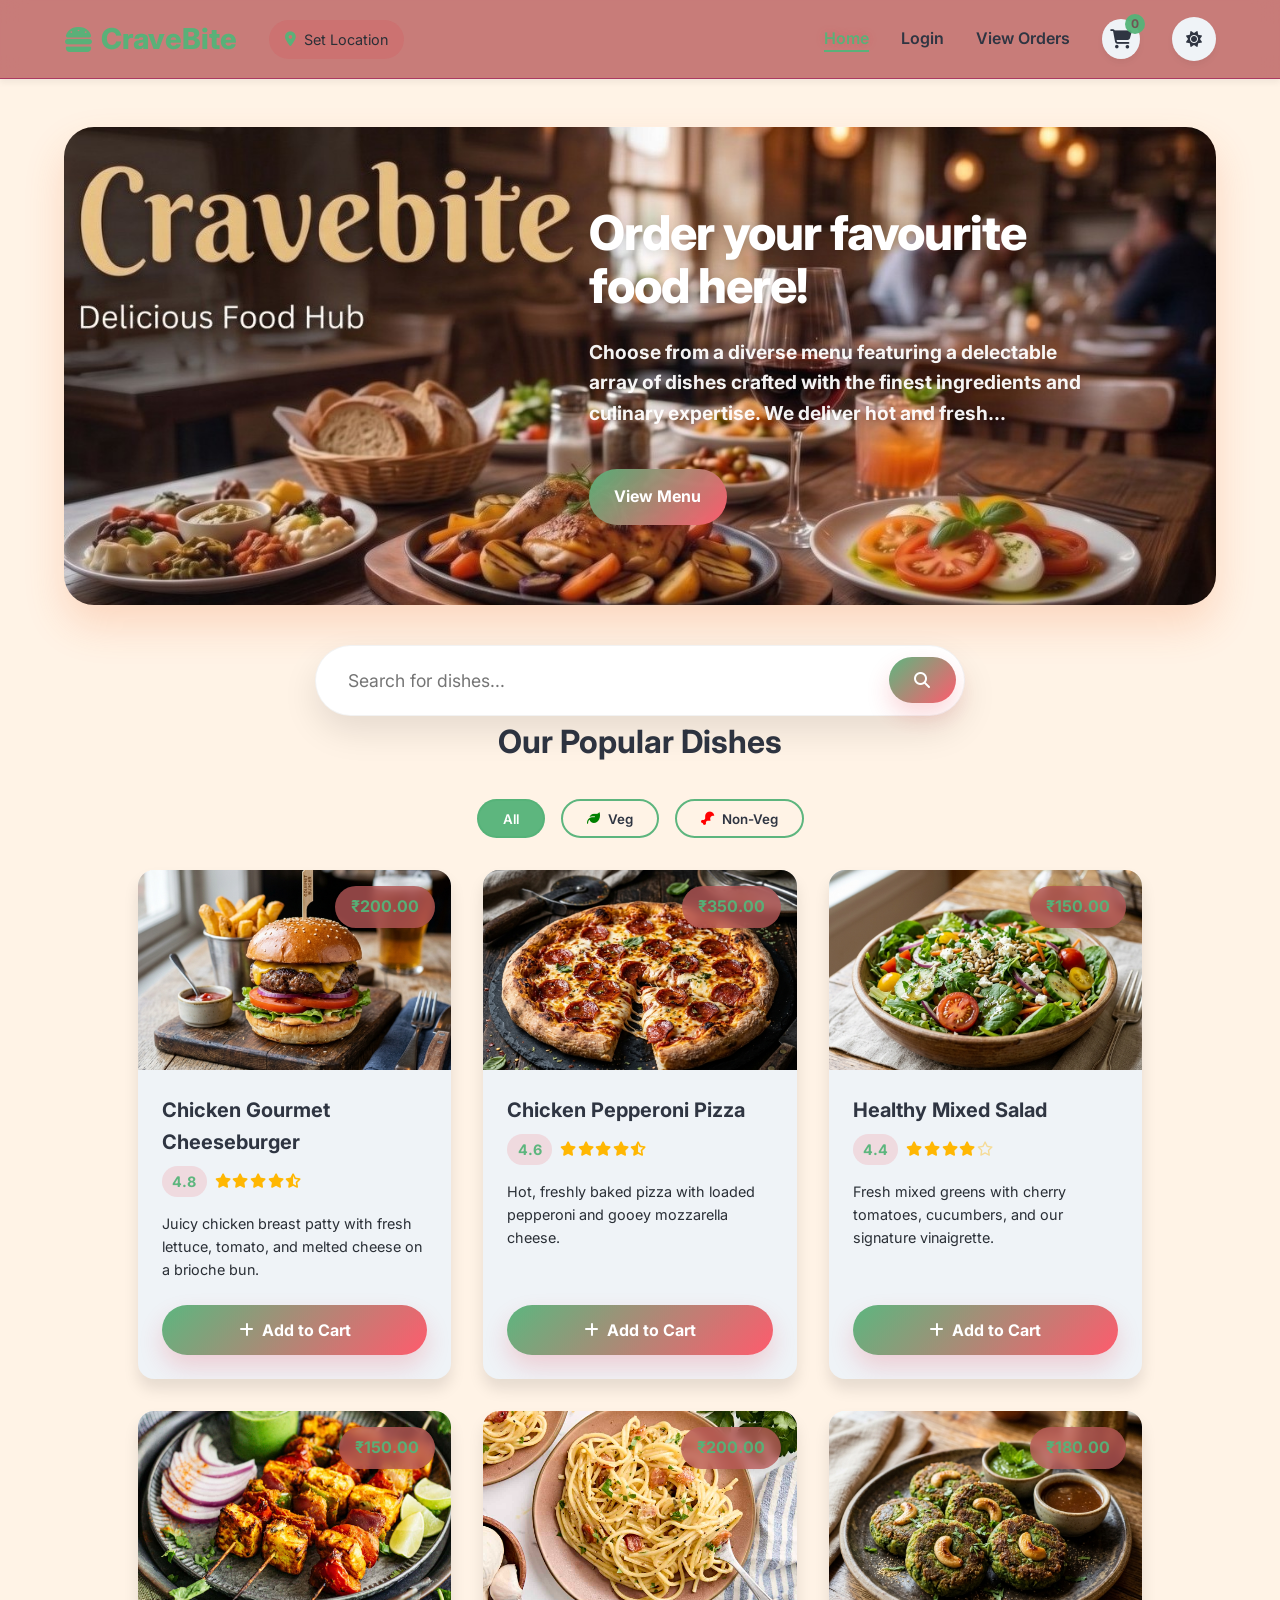
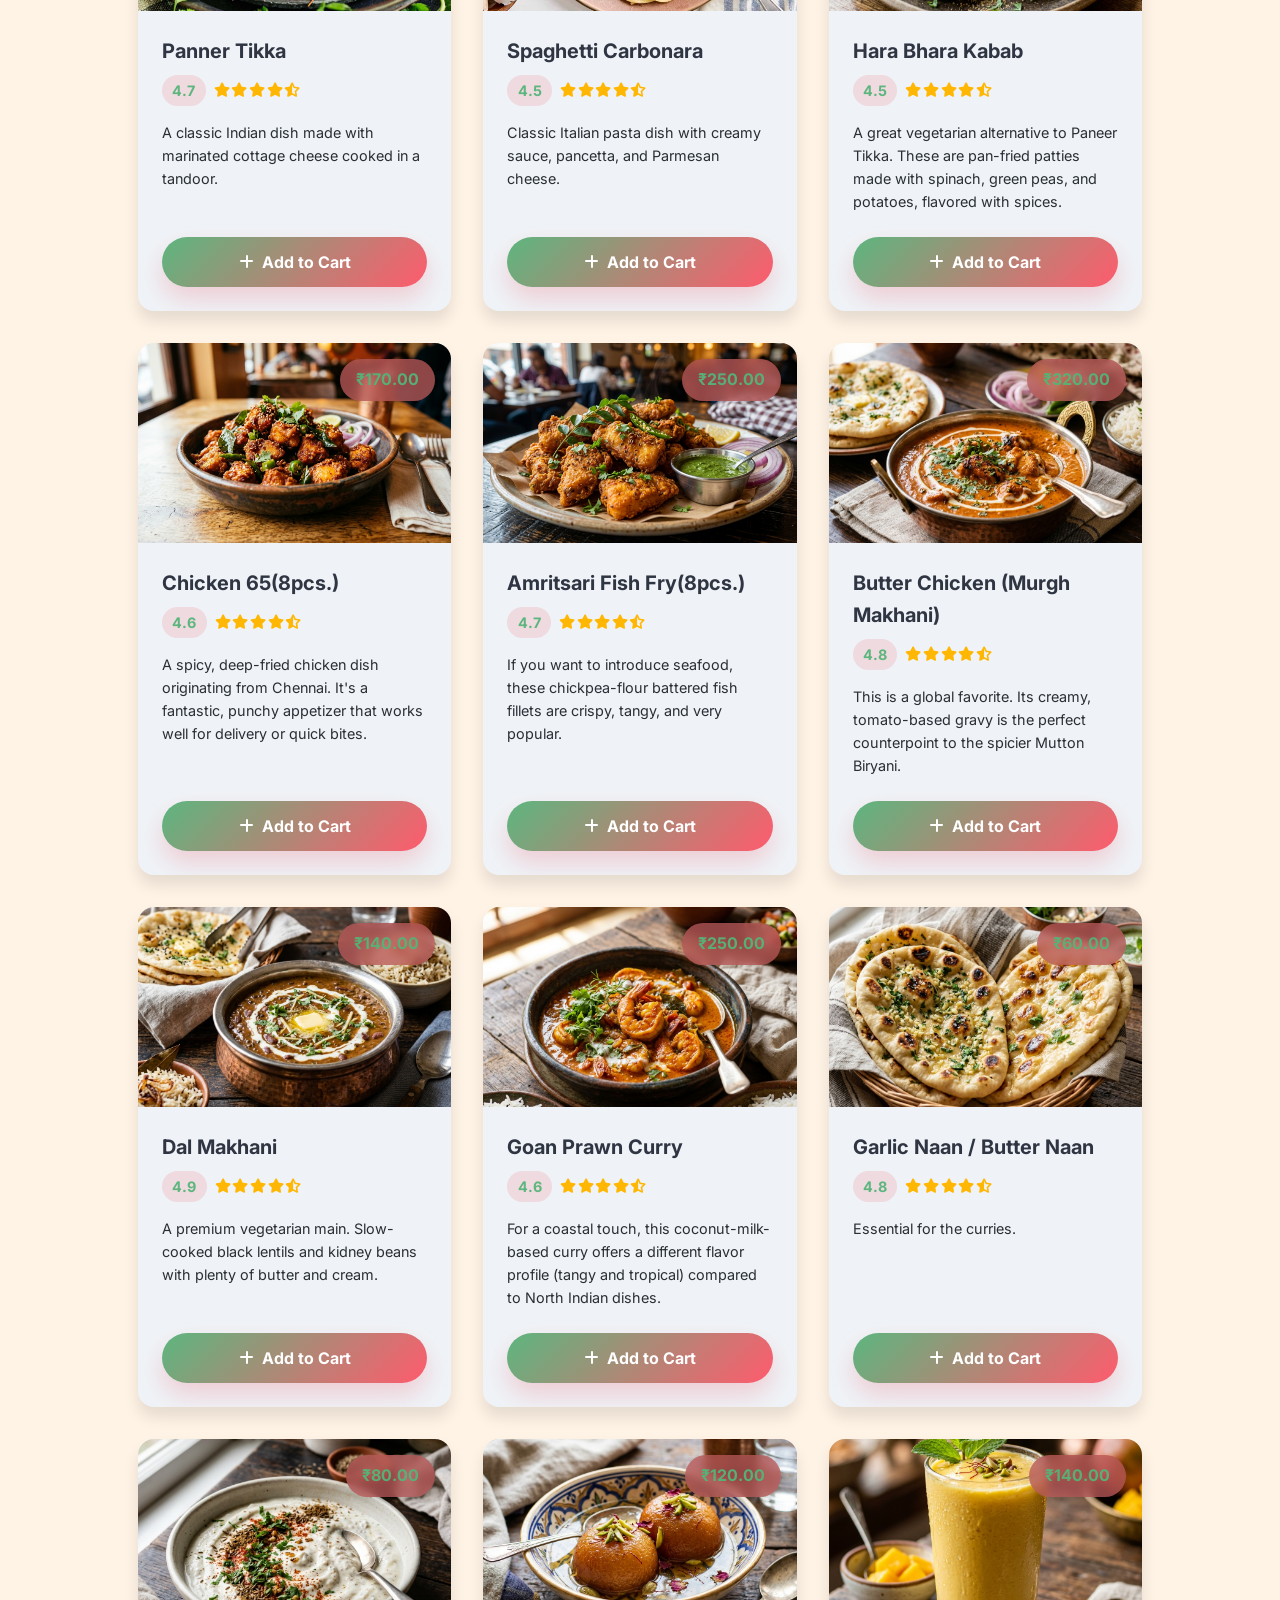
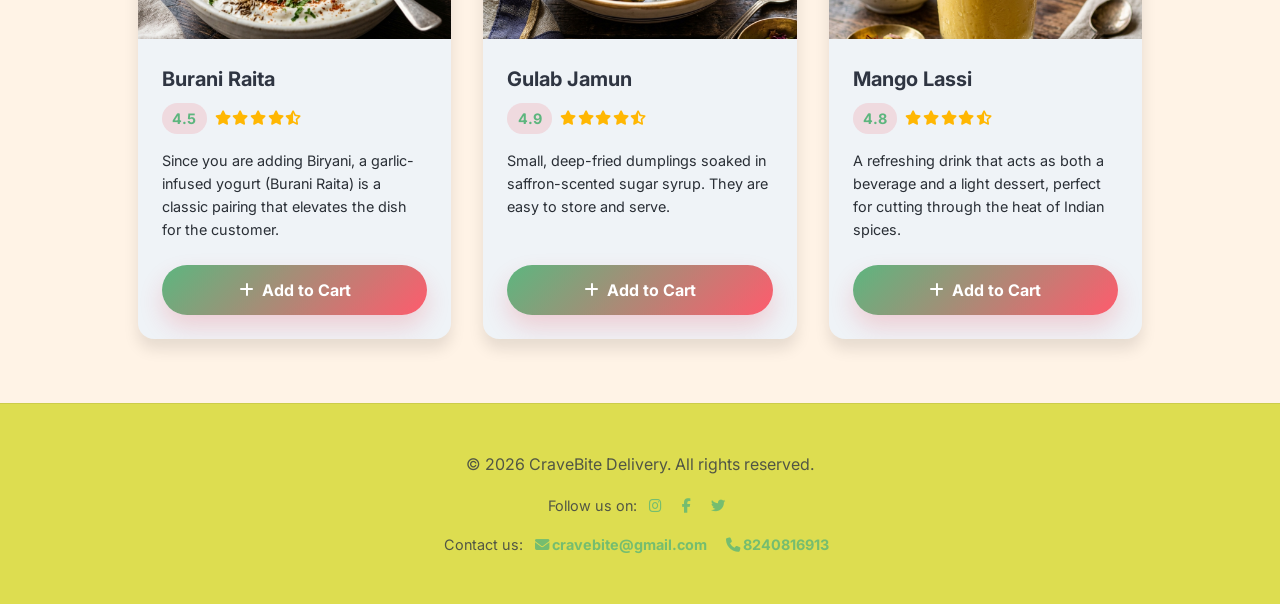
==== commit 79b8cd0e: "feat: initialize frontend project with CSS styling, HTML structure, and VS Code configuration" ====
--- a/frontend/index.html
+++ b/frontend/index.html
@@ -58,12 +58,15 @@
         </div>
     </header>
 
-    <section class="hero-banner-section container animate-fade-in" style="margin-bottom: 3rem;">
+    <section class="hero-banner-section container animate-fade-in" style="margin-top: 3rem;">
         <div class="hero-banner">
             <div class="hero-content">
-                <h1 class="hero-title">Order your favourite<br>food here</h1>
-                <p class="hero-subtitle">Choose from a diverse menu featuring a delectable array of dishes crafted with
-                    the finest ingredients and culinary expertise. We deliver hot and fresh.</p>
+                <h1 class="hero-title">Order your favourite<br>food here!</h1>
+                <b>
+                    <p class="hero-subtitle">Choose from a diverse menu featuring a delectable array of dishes crafted
+                        with
+                        the finest ingredients and culinary expertise. We deliver hot and fresh...</p>
+                </b>
                 <div>
                     <a href="#menu" class="btn btn-hero">View Menu</a>
                 </div>
--- a/frontend/css/style.css
+++ b/frontend/css/style.css
@@ -208,15 +208,15 @@
 
 /* Premium Hero Banner */
 .hero-banner {
-  background-image: url('../img/hero_banner_full.png');
+  background-image: url('../img/Untitled (1).jpeg');
   background-color: #f26b27;
-  background-size: 100%;
+  background-size: cover;
   background-position: center;
   background-repeat: no-repeat;
   border-radius: 30px;
   display: flex;
   align-items: center;
-  justify-content: flex-start;
+  justify-content: flex-end;
   position: relative;
   padding: 5rem 4rem;
   min-height: 300px;
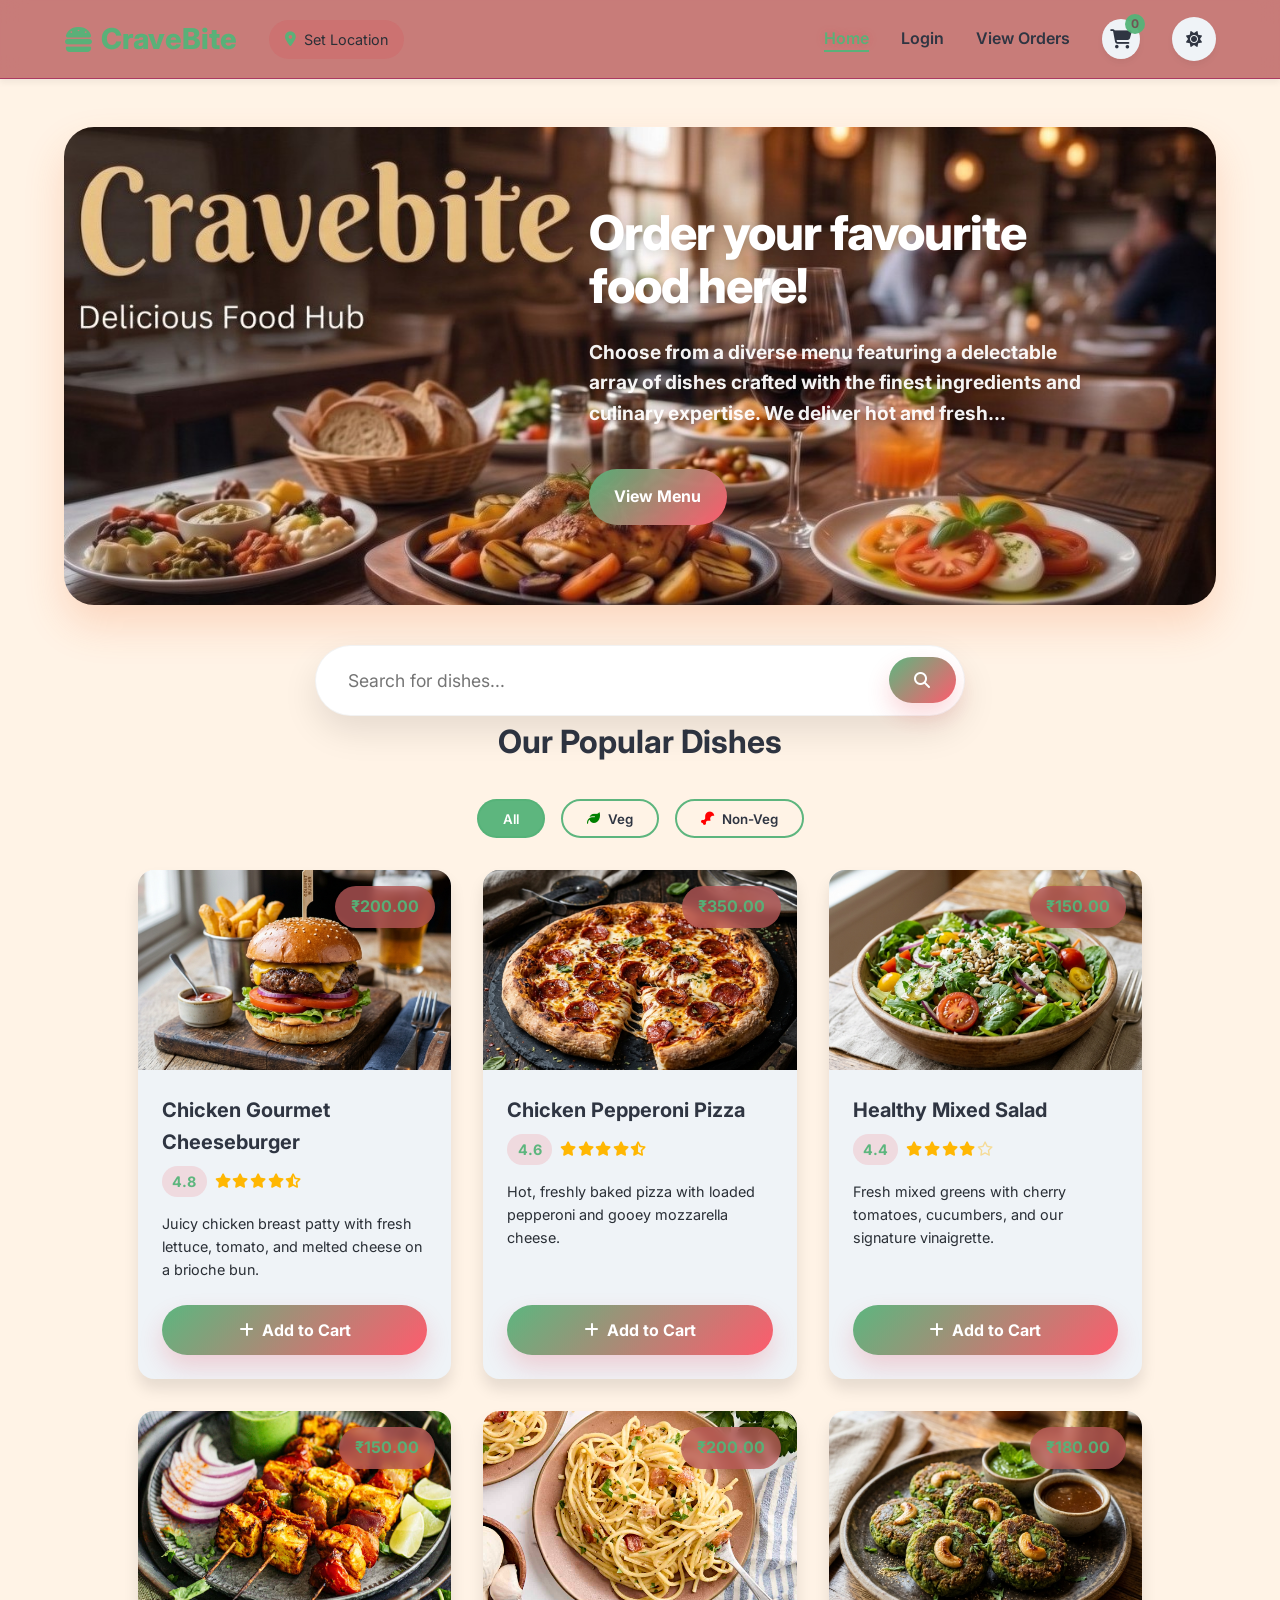
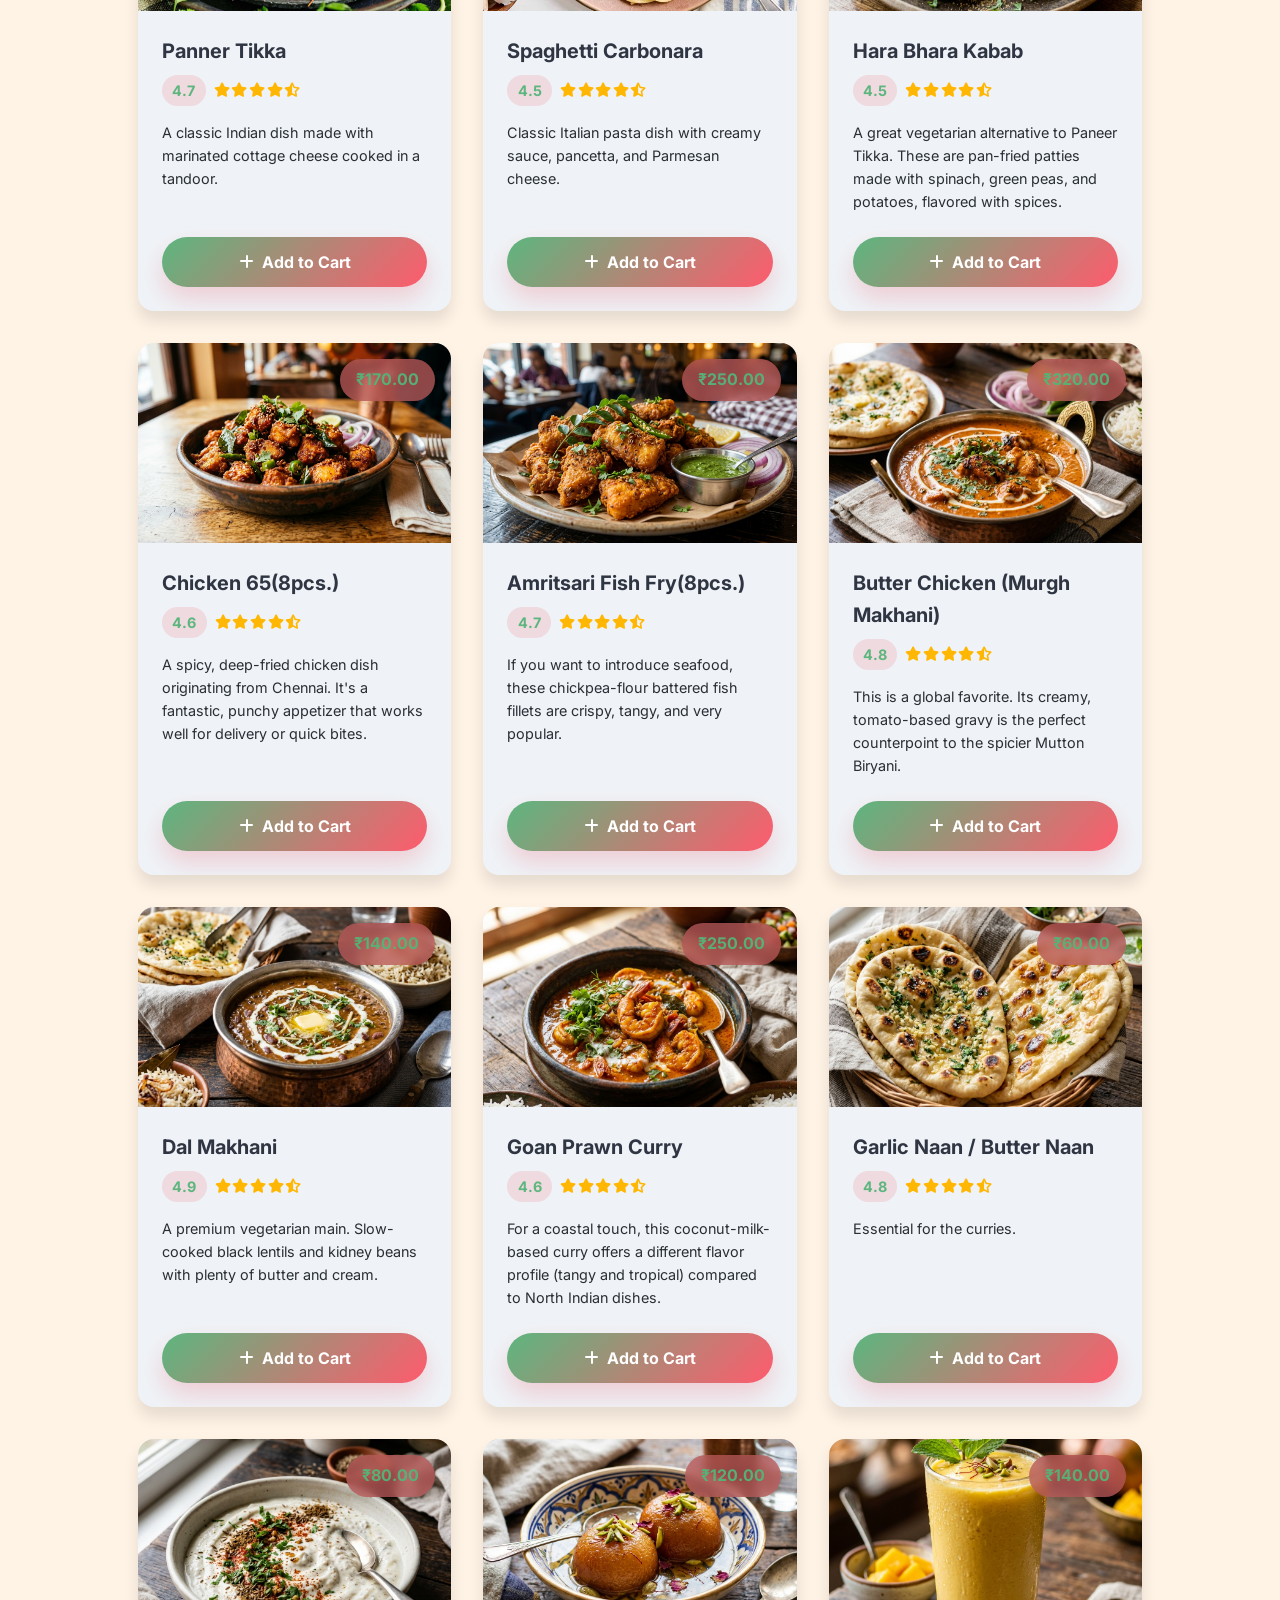
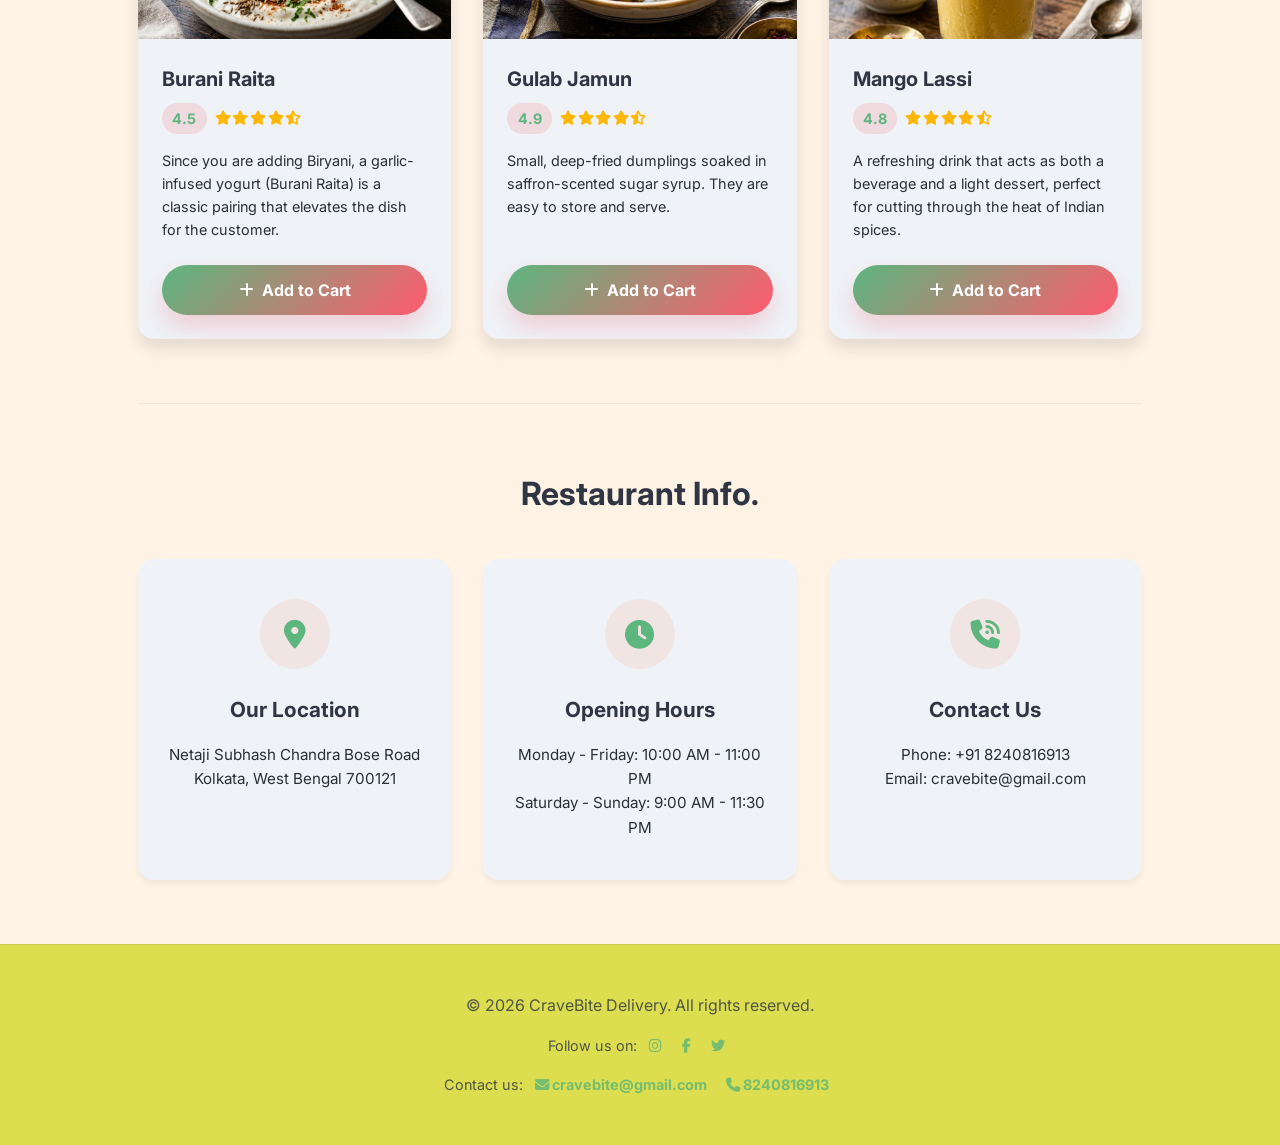
==== commit 647a731a: "feat: implement responsive landing page layout and global styling with dark mode support" ====
--- a/frontend/index.html
+++ b/frontend/index.html
@@ -97,6 +97,27 @@
         <div class="food-grid" id="food-grid">
             <!-- Items injected by app.js -->
         </div>
+
+        <section class="restaurant-info-section" id="about">
+            <h2 class="section-title">Restaurant Info.</h2>
+            <div class="info-grid">
+                <div class="info-card">
+                    <div class="info-icon"><i class="fa-solid fa-location-dot"></i></div>
+                    <h3>Our Location</h3>
+                    <p>Netaji Subhash Chandra Bose Road<br>Kolkata, West Bengal 700121</p>
+                </div>
+                <div class="info-card">
+                    <div class="info-icon"><i class="fa-solid fa-clock"></i></div>
+                    <h3>Opening Hours</h3>
+                    <p>Monday - Friday: 10:00 AM - 11:00 PM<br>Saturday - Sunday: 9:00 AM - 11:30 PM</p>
+                </div>
+                <div class="info-card">
+                    <div class="info-icon"><i class="fa-solid fa-phone-volume"></i></div>
+                    <h3>Contact Us</h3>
+                    <p>Phone: +91 8240816913<br>Email: cravebite@gmail.com</p>
+                </div>
+            </div>
+        </section>
     </main>
 
     <footer>
--- a/frontend/css/style.css
+++ b/frontend/css/style.css
@@ -1680,6 +1680,75 @@
   }
 }
 
+/* Restaurant Info Section */
+.restaurant-info-section {
+  padding: 4rem 0;
+  border-top: 1px solid rgba(0, 0, 0, 0.05);
+  margin-top: 2rem;
+}
+
+body.dark-theme .restaurant-info-section {
+  border-top-color: rgba(255, 255, 255, 0.05);
+}
+
+.info-grid {
+  display: grid;
+  grid-template-columns: repeat(auto-fit, minmax(280px, 1fr));
+  gap: 2rem;
+  margin-top: 2.5rem;
+}
+
+.info-card {
+  background: var(--surface-color);
+  padding: 2.5rem 1.5rem;
+  border-radius: var(--border-radius);
+  text-align: center;
+  box-shadow: var(--shadow-sm);
+  transition: transform 0.3s ease, box-shadow 0.3s ease;
+  display: flex;
+  flex-direction: column;
+  align-items: center;
+  gap: 1rem;
+}
+
+.info-card:hover {
+  transform: translateY(-5px);
+  box-shadow: var(--shadow-md);
+}
+
+.info-icon {
+  width: 70px;
+  height: 70px;
+  background: rgba(242, 107, 39, 0.1);
+  color: var(--primary-color);
+  border-radius: 50%;
+  display: flex;
+  justify-content: center;
+  align-items: center;
+  font-size: 1.8rem;
+  margin-bottom: 0.5rem;
+  transition: transform 0.3s ease, background 0.3s ease;
+}
+
+.info-card:hover .info-icon {
+  background: var(--primary-color);
+  color: white;
+  transform: scale(1.1) rotate(5deg);
+}
+
+.info-card h3 {
+  font-size: 1.3rem;
+  color: var(--text-primary);
+  margin: 0;
+}
+
+.info-card p {
+  color: var(--text-secondary);
+  font-size: 0.95rem;
+  line-height: 1.6;
+  margin: 0;
+}
+
 @media (max-width: 768px) {
   body {
     overflow-x: hidden;
@@ -1740,11 +1809,26 @@
     border-radius: 18px;
     background-size: cover;
     background-position: center;
+    padding: 3rem 1.5rem;
+    justify-content: center;
+    text-align: center;
+  }
+
+  .hero-content {
+    max-width: 100%;
+    display: flex;
+    flex-direction: column;
+    align-items: center;
   }
 
   .hero-title {
-    font-size: 2rem;
-    line-height: 1.12;
+    font-size: 2.2rem;
+    line-height: 1.15;
+  }
+
+  .hero-subtitle {
+    font-size: 1.1rem;
+    margin-bottom: 2rem;
   }
 
   .food-grid {
@@ -1875,6 +1959,11 @@
     font-size: 1.75rem;
   }
 
+  .hero-subtitle {
+    font-size: 1rem;
+    margin-bottom: 1.5rem;
+  }
+
   .section-title {
     font-size: 1.6rem;
   }
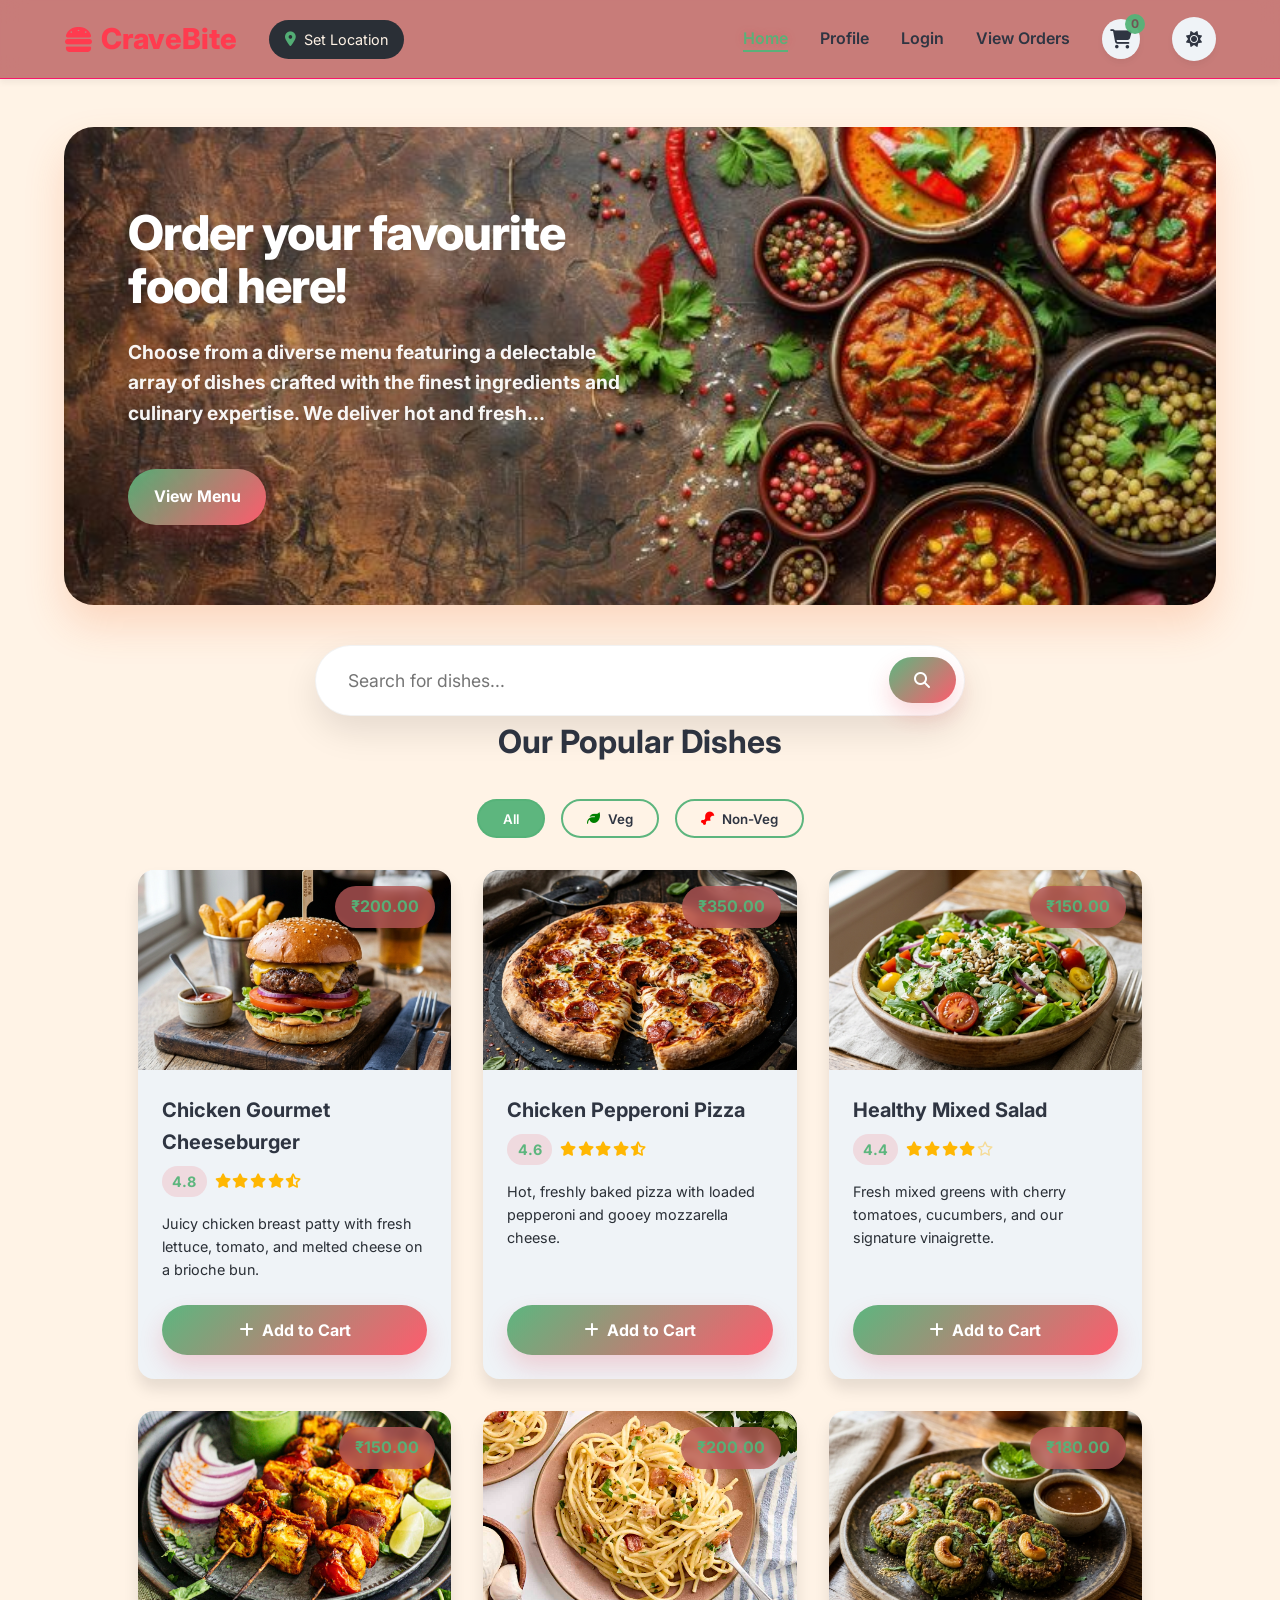
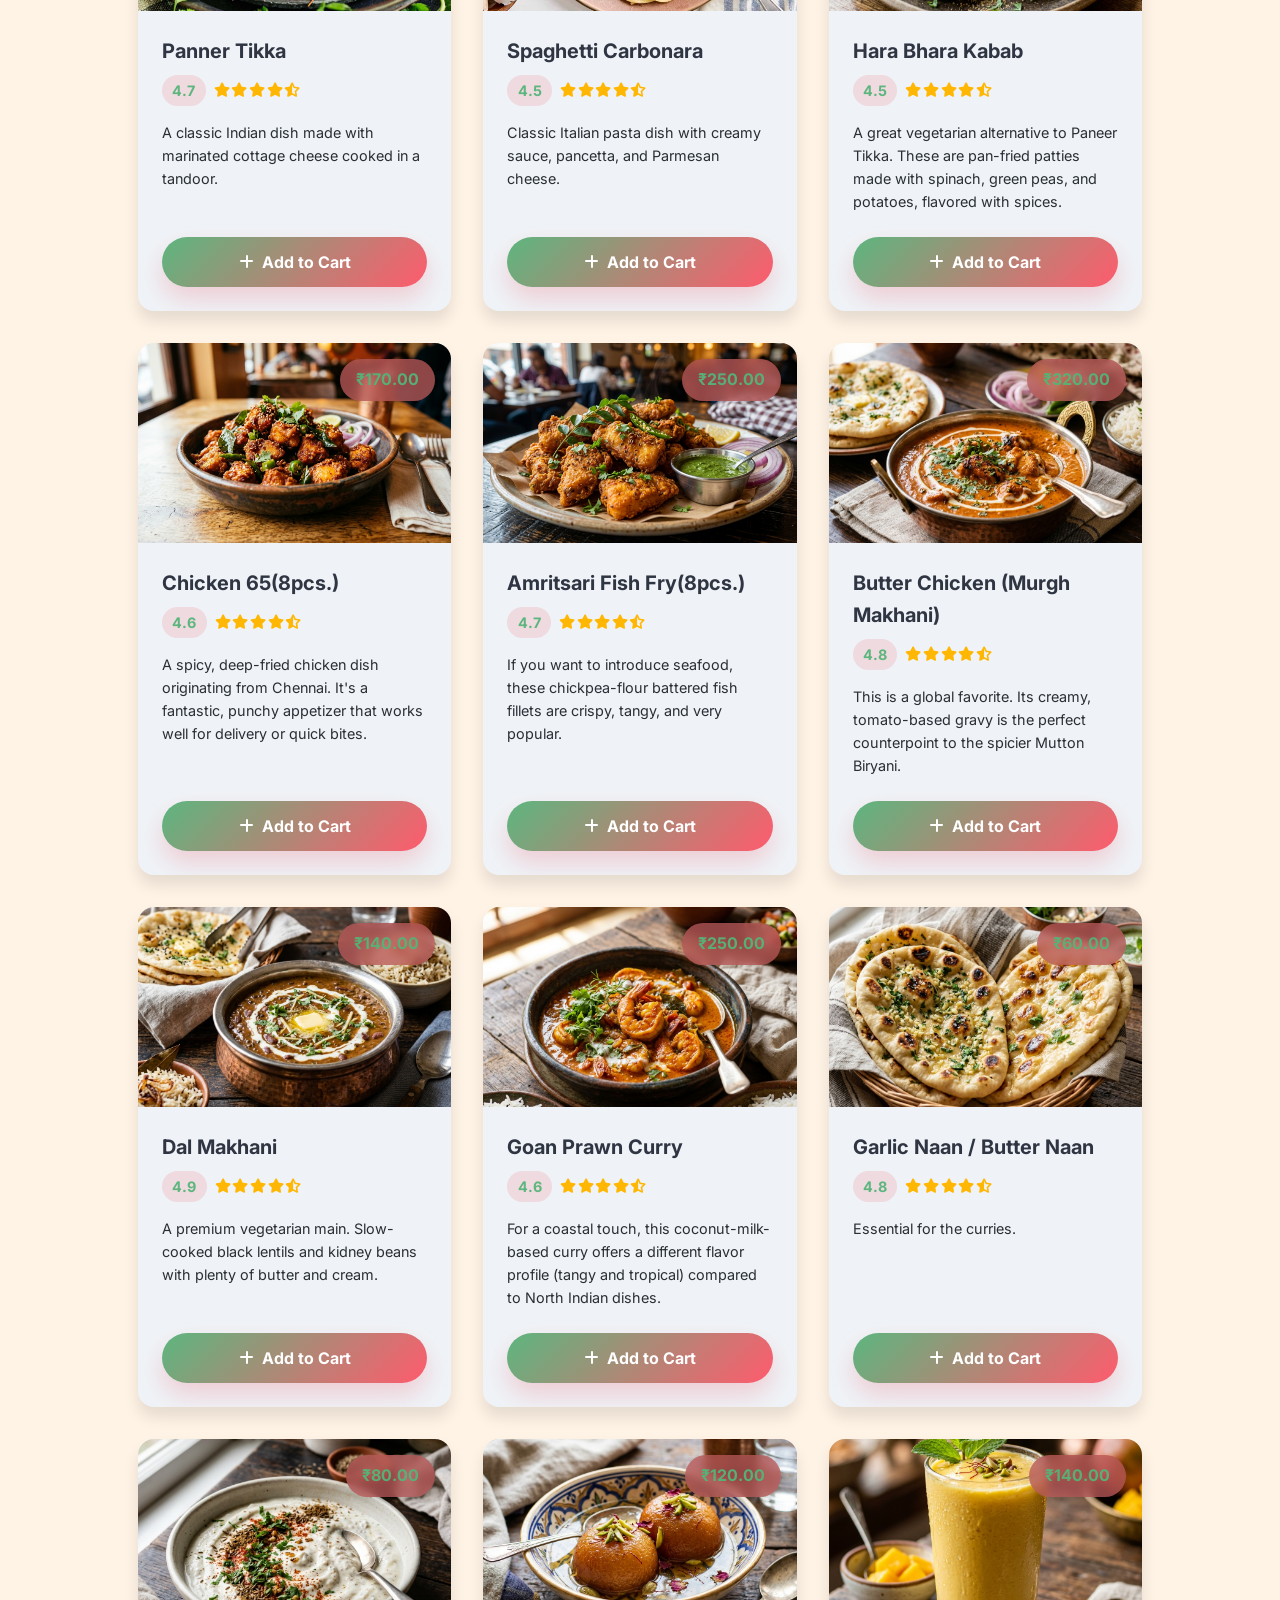
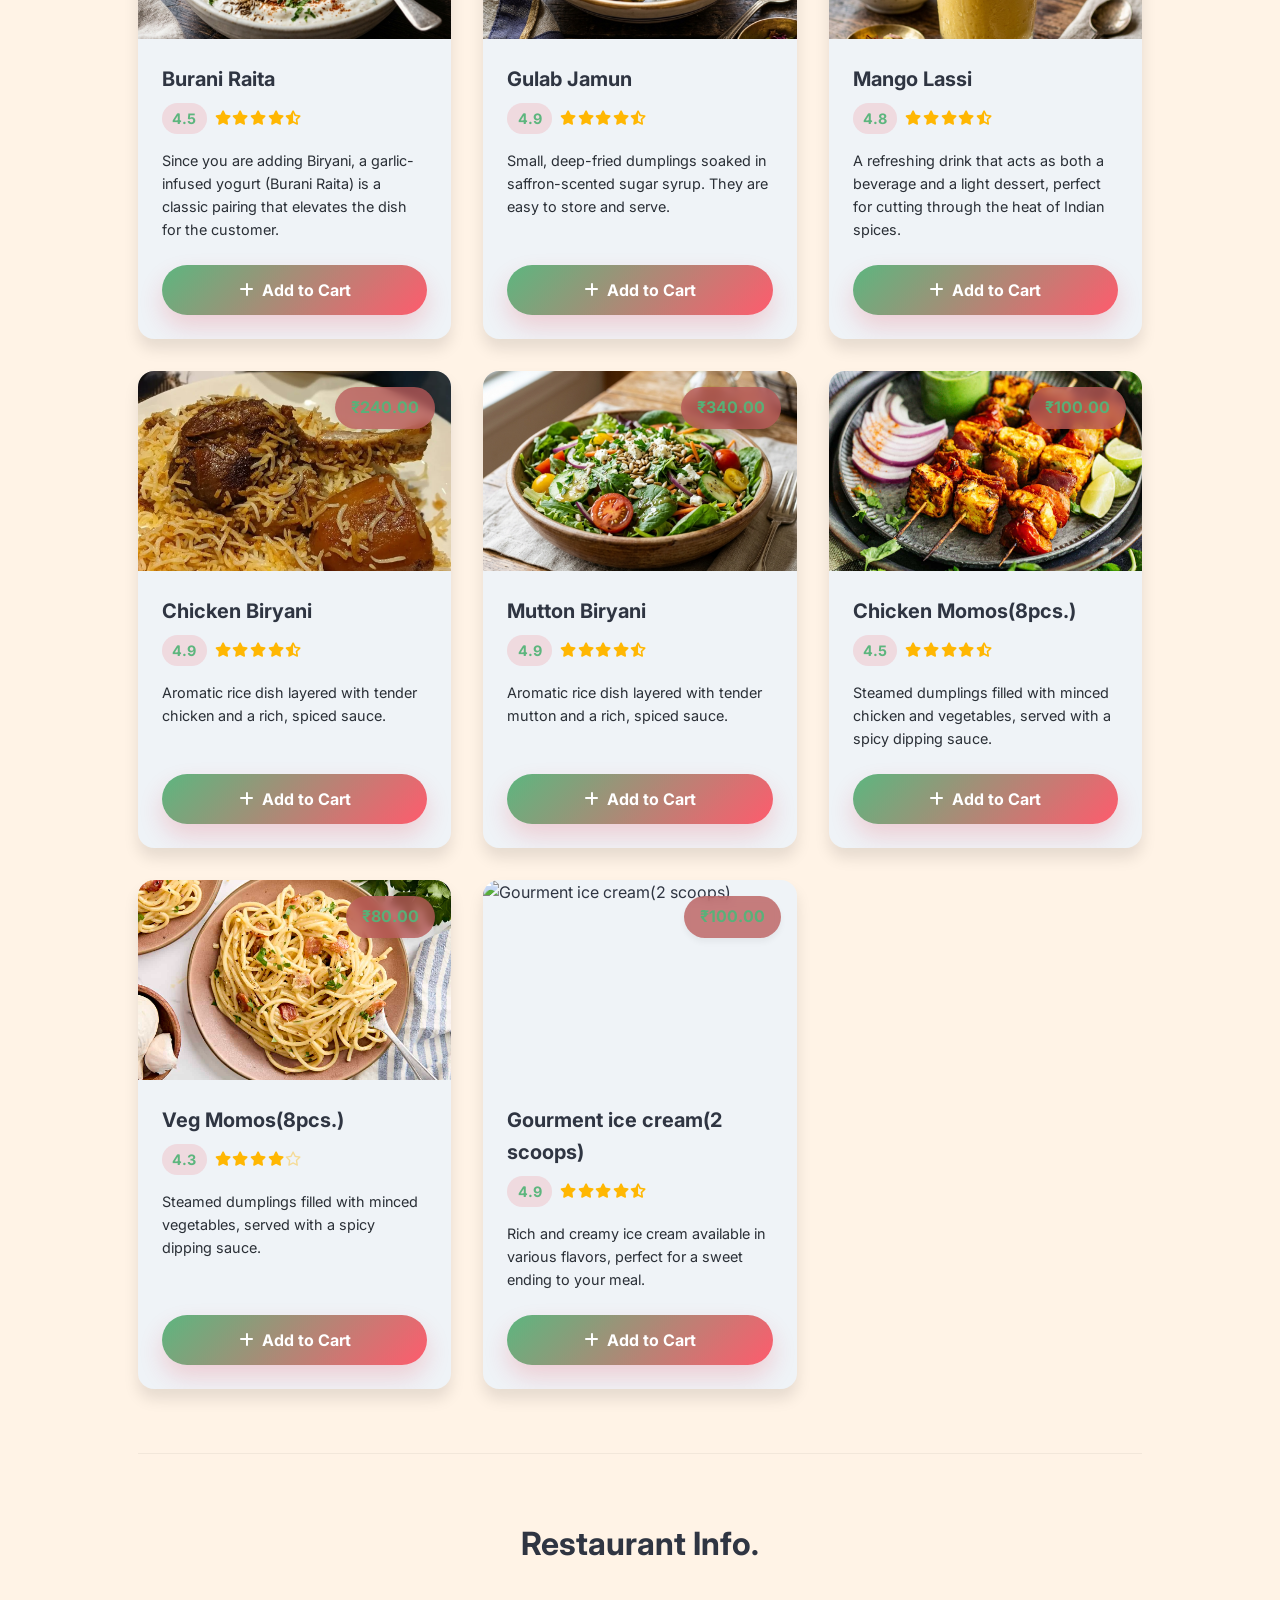
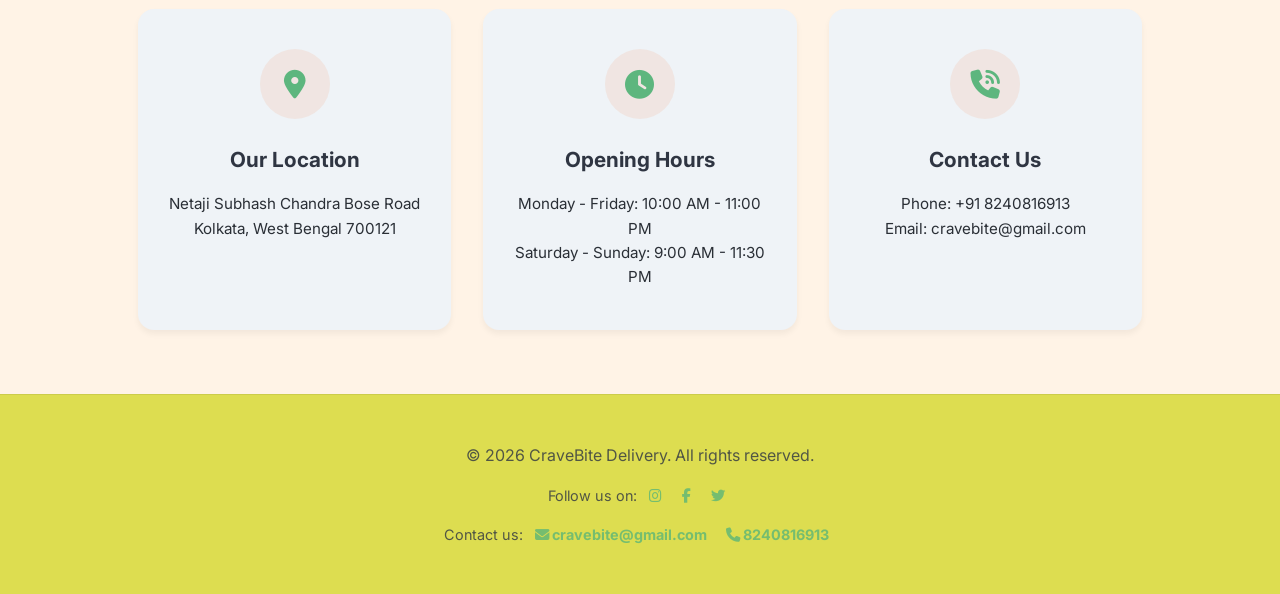
==== commit 83dee48e: "feat: implement frontend structure with theme-aware styling and backend service integration" ====
--- a/frontend/index.html
+++ b/frontend/index.html
@@ -39,6 +39,7 @@
             <nav>
                 <ul>
                     <li><a href="index.html" class="active">Home</a></li>
+                    <li><a href="profile.html">Profile</a></li>
                     <li><a href="login.html">Login</a></li>
                     <li><a href="view-orders.html">View Orders</a></li>
                     <li>
@@ -142,7 +143,7 @@
 
     <div class="toast-container" id="toast-container"></div>
 
-    <script src="js/app.js?v=2"></script>
+    <script src="js/app.js"></script>
 </body>
 
 </html>
--- a/frontend/css/style.css
+++ b/frontend/css/style.css
@@ -7,7 +7,7 @@
   --text-primary: #2f3542;
   --text-secondary: #2a2f36;
   --glass-bg: rgba(184, 89, 89, 0.774);
-  --glass-border: rgba(167, 48, 94, 0.884);
+  --glass-border: rgba(253, 9, 102, 0.884);
   --shadow-sm: 0 4px 6px rgba(0, 0, 0, 0.05);
   --shadow-md: 0 10px 15px rgba(0, 0, 0, 0.1);
   --shadow-lg: 0 20px 25px rgba(0, 0, 0, 0.15);
@@ -22,7 +22,7 @@
   --bg-color: #0f172a;
   --surface-color: #111827;
   --text-primary: #f8fafc;
-  --text-secondary: #cbd5e1;
+  --text-secondary: #f5f8fd;
   --glass-bg: rgba(15, 23, 42, 0.85);
   --glass-border: rgba(148, 163, 184, 0.18);
   --shadow-sm: 0 4px 6px rgba(0, 0, 0, 0.25);
@@ -75,7 +75,7 @@
 .logo {
   font-size: 1.8rem;
   font-weight: 800;
-  color: var(--primary-color);
+  color: #ff3b4f;
   text-decoration: none;
   display: flex;
   align-items: center;
@@ -93,8 +93,8 @@
   align-items: center;
   gap: 0.5rem;
   font-size: 0.9rem;
-  color: var(--text-secondary);
-  background: rgba(233, 37, 53, 0.1);
+  color: var(--bg-color);
+  background: var(--text-secondary);
   padding: 0.5rem 1rem;
   border-radius: 20px;
   cursor: pointer;
@@ -102,8 +102,8 @@
 }
 
 .header-location:hover {
-  background: rgba(233, 37, 53, 0.2);
-  color: var(--text-primary);
+  background: var(--text-primary);
+  color: var(--bg-color);
   transform: scale(1.05);
 }
 
@@ -112,7 +112,7 @@
 }
 
 .logo i {
-  color: var(--primary-color);
+  color: #ff3b4f;
 }
 
 nav ul {
@@ -208,7 +208,7 @@
 
 /* Premium Hero Banner */
 .hero-banner {
-  background-image: url('../img/Untitled (1).jpeg');
+  background-image: url('../img/WhatsApp Image 2026-05-10 at 14.26.19.jpeg');
   background-color: #f26b27;
   background-size: cover;
   background-position: center;
@@ -216,7 +216,7 @@
   border-radius: 30px;
   display: flex;
   align-items: center;
-  justify-content: flex-end;
+  justify-content: flex-start;
   position: relative;
   padding: 5rem 4rem;
   min-height: 300px;
@@ -314,7 +314,7 @@
   outline: none;
   width: 100%;
   font-size: 1.1rem;
-  color: var(--text-primary);
+  color: #050101;
   background: transparent;
 }
 
@@ -2010,4 +2010,675 @@
   .payment-footer {
     padding: 1rem;
   }
+}
+
+/* Coins Section */
+.coins-section {
+  background: rgba(255, 193, 7, 0.1);
+  border: 1px solid rgba(255, 193, 7, 0.3);
+  border-radius: 12px;
+  padding: 1rem;
+  margin-bottom: 1rem;
+}
+
+.coins-info {
+  display: flex;
+  align-items: center;
+  gap: 0.5rem;
+  font-weight: 600;
+  color: #f59e0b;
+  margin-bottom: 0.75rem;
+}
+
+.coins-redeem {
+  display: flex;
+  align-items: center;
+  gap: 0.75rem;
+  flex-wrap: wrap;
+}
+
+.coins-redeem label {
+  font-weight: 600;
+  color: var(--text-primary);
+}
+
+.coins-redeem input {
+  width: 80px;
+  padding: 0.5rem;
+  border: 1px solid rgba(0, 0, 0, 0.1);
+  border-radius: 8px;
+  text-align: center;
+  font-weight: 600;
+}
+
+.coins-value {
+  font-weight: 700;
+  color: #dc3545;
+}
+
+
+
+/* ==========================================================================
+   USER PROFILE PAGE STYLES
+   ========================================================================== */
+
+.profile-page-wrapper {
+  padding-top: 2rem;
+  padding-bottom: 4rem;
+}
+
+/* Profile Hero Header */
+.profile-hero-card {
+  background: var(--surface-color);
+  border: 1px solid var(--glass-border);
+  border-radius: var(--border-radius);
+  padding: 2rem;
+  margin-bottom: 2rem;
+  box-shadow: var(--shadow-md);
+  position: relative;
+  overflow: hidden;
+  display: flex;
+  flex-direction: column;
+  gap: 1.5rem;
+  background: linear-gradient(135deg, var(--surface-color) 0%, rgba(255, 107, 53, 0.05) 100%);
+}
+
+.profile-hero-top {
+  display: flex;
+  align-items: center;
+  gap: 1.5rem;
+  flex-wrap: wrap;
+}
+
+.profile-avatar-wrapper {
+  position: relative;
+  width: 110px;
+  height: 110px;
+  border-radius: 50%;
+  border: 4px solid var(--primary-color);
+  box-shadow: var(--shadow-md);
+  background: var(--surface-color);
+  flex-shrink: 0;
+}
+
+.profile-avatar-img {
+  width: 100%;
+  height: 100%;
+  border-radius: 50%;
+  object-fit: cover;
+}
+
+.avatar-edit-btn {
+  position: absolute;
+  bottom: 0;
+  right: 0;
+  width: 36px;
+  height: 36px;
+  border-radius: 50%;
+  background: var(--primary-color);
+  color: #fff;
+  border: 2px solid var(--surface-color);
+  display: flex;
+  align-items: center;
+  justify-content: center;
+  cursor: pointer;
+  transition: transform 0.2s ease, background-color 0.2s ease;
+}
+
+.avatar-edit-btn:hover {
+  transform: scale(1.1);
+  background: var(--primary-dark);
+}
+
+.profile-identity {
+  flex: 1;
+  min-width: 240px;
+}
+
+.profile-username-heading {
+  font-size: 1.8rem;
+  font-weight: 800;
+  color: var(--text-primary);
+  display: flex;
+  align-items: center;
+  gap: 0.75rem;
+  flex-wrap: wrap;
+}
+
+.user-badge {
+  font-size: 0.8rem;
+  padding: 0.35rem 0.8rem;
+  border-radius: 20px;
+  font-weight: 700;
+  text-transform: uppercase;
+  letter-spacing: 0.5px;
+}
+
+.user-badge.gold {
+  background: linear-gradient(135deg, #f59e0b, #d97706);
+  color: #ffffff;
+}
+
+.user-badge.admin {
+  background: linear-gradient(135deg, #ef4444, #b91c1c);
+  color: #ffffff;
+}
+
+.profile-email-text {
+  color: var(--text-secondary);
+  font-size: 0.95rem;
+  margin-top: 0.25rem;
+  display: flex;
+  align-items: center;
+  gap: 0.5rem;
+}
+
+.profile-joined-text {
+  color: #888;
+  font-size: 0.85rem;
+  margin-top: 0.4rem;
+}
+
+/* Stat Cards */
+.profile-stats-grid {
+  display: grid;
+  grid-template-columns: repeat(auto-fit, minmax(200px, 1fr));
+  gap: 1rem;
+  width: 100%;
+}
+
+.profile-stat-card {
+  background: var(--surface-color);
+  border: 1px solid var(--glass-border);
+  border-radius: 12px;
+  padding: 1.25rem;
+  display: flex;
+  align-items: center;
+  gap: 1rem;
+  box-shadow: var(--shadow-sm);
+  transition: transform 0.2s ease, box-shadow 0.2s ease;
+}
+
+.profile-stat-card:hover {
+  transform: translateY(-3px);
+  box-shadow: var(--shadow-md);
+}
+
+.stat-icon-wrapper {
+  width: 48px;
+  height: 48px;
+  border-radius: 12px;
+  display: flex;
+  align-items: center;
+  justify-content: center;
+  font-size: 1.3rem;
+  flex-shrink: 0;
+}
+
+.stat-icon-wrapper.orders {
+  background: rgba(255, 107, 53, 0.15);
+  color: #ff6b35;
+}
+
+.stat-icon-wrapper.spent {
+  background: rgba(16, 185, 129, 0.15);
+  color: #10b981;
+}
+
+.stat-icon-wrapper.addresses {
+  background: rgba(59, 130, 246, 0.15);
+  color: #3b82f6;
+}
+
+.stat-icon-wrapper.member {
+  background: rgba(168, 85, 247, 0.15);
+  color: #a855f7;
+}
+
+.stat-value {
+  font-size: 1.4rem;
+  font-weight: 800;
+  color: var(--text-primary);
+  line-height: 1.2;
+}
+
+.stat-label {
+  font-size: 0.85rem;
+  color: var(--text-secondary);
+}
+
+/* Tabs Navigation */
+.profile-nav-tabs {
+  display: flex;
+  gap: 0.75rem;
+  border-bottom: 2px solid var(--glass-border);
+  margin-bottom: 2rem;
+  overflow-x: auto;
+  padding-bottom: 0.5rem;
+  scrollbar-width: thin;
+}
+
+.profile-tab-btn {
+  padding: 0.75rem 1.4rem;
+  border: none;
+  background: transparent;
+  color: var(--text-secondary);
+  font-size: 0.95rem;
+  font-weight: 600;
+  cursor: pointer;
+  border-radius: 10px;
+  display: flex;
+  align-items: center;
+  gap: 0.6rem;
+  white-space: nowrap;
+  transition: all 0.2s ease;
+}
+
+.profile-tab-btn:hover {
+  background: rgba(255, 107, 53, 0.1);
+  color: var(--primary-color);
+}
+
+.profile-tab-btn.active {
+  background: var(--primary-color);
+  color: #ffffff;
+  box-shadow: 0 4px 12px rgba(255, 107, 53, 0.3);
+}
+
+/* Tab Content Panes */
+.profile-tab-pane {
+  display: none;
+  animation: fadeIn 0.3s ease-in-out;
+}
+
+.profile-tab-pane.active {
+  display: block;
+}
+
+@keyframes fadeIn {
+  from {
+    opacity: 0;
+    transform: translateY(8px);
+  }
+
+  to {
+    opacity: 1;
+    transform: translateY(0);
+  }
+}
+
+/* Cards & Sections in Tab Panes */
+.profile-section-card {
+  background: var(--surface-color);
+  border: 1px solid var(--glass-border);
+  border-radius: var(--border-radius);
+  padding: 2rem;
+  box-shadow: var(--shadow-sm);
+  margin-bottom: 2rem;
+}
+
+.section-card-title {
+  font-size: 1.3rem;
+  font-weight: 700;
+  color: var(--text-primary);
+  margin-bottom: 1.5rem;
+  display: flex;
+  align-items: center;
+  justify-content: space-between;
+  gap: 0.5rem;
+}
+
+/* Forms */
+.profile-form-grid {
+  display: grid;
+  grid-template-columns: repeat(auto-fit, minmax(280px, 1fr));
+  gap: 1.5rem;
+}
+
+.form-group-full {
+  grid-column: 1 / -1;
+}
+
+.profile-form-group {
+  display: flex;
+  flex-direction: column;
+  gap: 0.5rem;
+}
+
+.profile-form-group label {
+  font-weight: 600;
+  font-size: 0.9rem;
+  color: var(--text-primary);
+}
+
+.profile-form-group input,
+.profile-form-group textarea {
+  padding: 0.8rem 1rem;
+  border-radius: 10px;
+  border: 1px solid var(--glass-border);
+  background: var(--bg-color);
+  color: var(--text-primary);
+  font-size: 0.95rem;
+  transition: border-color 0.2s ease, box-shadow 0.2s ease;
+}
+
+.profile-form-group input:focus,
+.profile-form-group textarea:focus {
+  outline: none;
+  border-color: var(--primary-color);
+  box-shadow: 0 0 0 3px rgba(255, 107, 53, 0.2);
+}
+
+.profile-form-group input[readonly] {
+  opacity: 0.7;
+  cursor: not-allowed;
+  background: rgba(0, 0, 0, 0.05);
+}
+
+.form-action-row {
+  margin-top: 1.5rem;
+  display: flex;
+  justify-content: flex-end;
+  gap: 1rem;
+}
+
+.btn-profile-save {
+  padding: 0.75rem 1.8rem;
+  border-radius: 10px;
+  font-weight: 700;
+  background: var(--primary-color);
+  color: #fff;
+  border: none;
+  cursor: pointer;
+  display: flex;
+  align-items: center;
+  gap: 0.5rem;
+  transition: transform 0.2s ease, background-color 0.2s ease;
+}
+
+.btn-profile-save:hover {
+  background: var(--primary-dark);
+  transform: translateY(-2px);
+}
+
+/* Address Cards */
+.addresses-grid {
+  display: grid;
+  grid-template-columns: repeat(auto-fit, minmax(300px, 1fr));
+  gap: 1.25rem;
+  margin-top: 1rem;
+}
+
+.address-card {
+  background: var(--bg-color);
+  border: 1px solid var(--glass-border);
+  border-radius: 12px;
+  padding: 1.25rem;
+  position: relative;
+  display: flex;
+  flex-direction: column;
+  justify-content: space-between;
+  gap: 1rem;
+}
+
+.address-card.default-address {
+  border: 2px solid var(--primary-color);
+  background: rgba(255, 107, 53, 0.03);
+}
+
+.address-card-header {
+  display: flex;
+  justify-content: space-between;
+  align-items: center;
+}
+
+.address-type-tag {
+  font-size: 0.8rem;
+  font-weight: 700;
+  padding: 0.25rem 0.6rem;
+  border-radius: 6px;
+  background: rgba(0, 0, 0, 0.08);
+  color: var(--text-primary);
+  display: flex;
+  align-items: center;
+  gap: 0.4rem;
+}
+
+.address-default-badge {
+  font-size: 0.75rem;
+  font-weight: 700;
+  padding: 0.2rem 0.5rem;
+  border-radius: 4px;
+  background: var(--primary-color);
+  color: #fff;
+}
+
+.address-card-body p {
+  color: var(--text-primary);
+  font-size: 0.95rem;
+  line-height: 1.5;
+}
+
+.address-card-actions {
+  display: flex;
+  gap: 0.5rem;
+  border-top: 1px solid var(--glass-border);
+  padding-top: 0.75rem;
+  justify-content: flex-end;
+}
+
+.btn-address-action {
+  padding: 0.4rem 0.8rem;
+  font-size: 0.85rem;
+  font-weight: 600;
+  border-radius: 6px;
+  border: 1px solid var(--glass-border);
+  background: transparent;
+  color: var(--text-primary);
+  cursor: pointer;
+  transition: all 0.2s ease;
+}
+
+.btn-address-action:hover {
+  background: var(--surface-color);
+  color: var(--primary-color);
+}
+
+.btn-address-action.delete:hover {
+  background: #fee2e2;
+  color: #ef4444;
+  border-color: #fca5a5;
+}
+
+/* Order History Quick Cards */
+.recent-orders-list {
+  display: flex;
+  flex-direction: column;
+  gap: 1rem;
+}
+
+.recent-order-card {
+  background: var(--bg-color);
+  border: 1px solid var(--glass-border);
+  border-radius: 12px;
+  padding: 1.25rem;
+  display: flex;
+  justify-content: space-between;
+  align-items: center;
+  flex-wrap: wrap;
+  gap: 1rem;
+}
+
+.order-card-info {
+  display: flex;
+  flex-direction: column;
+  gap: 0.25rem;
+}
+
+.order-card-id {
+  font-weight: 700;
+  font-size: 1rem;
+  color: var(--text-primary);
+}
+
+.order-card-date {
+  font-size: 0.85rem;
+  color: var(--text-secondary);
+}
+
+.order-status-pill {
+  padding: 0.3rem 0.75rem;
+  border-radius: 20px;
+  font-size: 0.8rem;
+  font-weight: 700;
+  display: inline-flex;
+  align-items: center;
+  gap: 0.4rem;
+}
+
+.order-status-pill.completed {
+  background: rgba(16, 185, 129, 0.15);
+  color: #10b981;
+}
+
+.order-status-pill.pending {
+  background: rgba(245, 158, 11, 0.15);
+  color: #f59e0b;
+}
+
+.order-status-pill.cancelled {
+  background: rgba(239, 68, 68, 0.15);
+  color: #ef4444;
+}
+
+.order-card-total {
+  font-weight: 800;
+  font-size: 1.1rem;
+  color: var(--text-primary);
+}
+
+/* Avatar Modal Picker */
+.avatar-modal-overlay {
+  position: fixed;
+  top: 0;
+  left: 0;
+  width: 100vw;
+  height: 100vh;
+  background: rgba(0, 0, 0, 0.6);
+  backdrop-filter: blur(5px);
+  z-index: 1000;
+  display: none;
+  align-items: center;
+  justify-content: center;
+  padding: 1.5rem;
+}
+
+.avatar-modal-overlay.active {
+  display: flex;
+}
+
+.avatar-modal {
+  background: var(--surface-color);
+  border-radius: var(--border-radius);
+  max-width: 500px;
+  width: 100%;
+  padding: 2rem;
+  border: 1px solid var(--glass-border);
+  box-shadow: var(--shadow-lg);
+  display: flex;
+  flex-direction: column;
+  gap: 1.5rem;
+}
+
+.avatar-grid {
+  display: grid;
+  grid-template-columns: repeat(4, 1fr);
+  gap: 1rem;
+}
+
+.avatar-option-img {
+  width: 100%;
+  aspect-ratio: 1;
+  border-radius: 50%;
+  object-fit: cover;
+  border: 3px solid transparent;
+  cursor: pointer;
+  transition: transform 0.2s ease, border-color 0.2s ease;
+}
+
+.avatar-option-img:hover,
+.avatar-option-img.selected {
+  transform: scale(1.1);
+  border-color: var(--primary-color);
+}
+
+/* Custom Toast Notifications */
+.toast-container {
+  position: fixed;
+  bottom: 2rem;
+  right: 2rem;
+  z-index: 9999;
+  display: flex;
+  flex-direction: column;
+  gap: 0.75rem;
+  pointer-events: none;
+}
+
+.toast-msg {
+  background: var(--surface-color);
+  color: var(--text-primary);
+  border-left: 5px solid var(--primary-color);
+  padding: 1rem 1.5rem;
+  border-radius: 8px;
+  box-shadow: var(--shadow-lg);
+  font-weight: 600;
+  font-size: 0.95rem;
+  display: flex;
+  align-items: center;
+  gap: 0.75rem;
+  pointer-events: auto;
+  animation: slideInRight 0.3s ease-out forwards;
+}
+
+.toast-msg.success {
+  border-left-color: #10b981;
+}
+
+.toast-msg.error {
+  border-left-color: #ef4444;
+}
+
+.toast-msg.info {
+  border-left-color: #3b82f6;
+}
+
+@keyframes slideInRight {
+  from {
+    opacity: 0;
+    transform: translateX(50px);
+  }
+
+  to {
+    opacity: 1;
+    transform: translateX(0);
+  }
+}
+
+@media (max-width: 768px) {
+  .profile-hero-top {
+    flex-direction: column;
+    text-align: center;
+  }
+
+  .profile-username-heading {
+    justify-content: center;
+  }
+
+  .profile-email-text {
+    justify-content: center;
+  }
+
+  .avatar-grid {
+    grid-template-columns: repeat(3, 1fr);
+  }
 }
